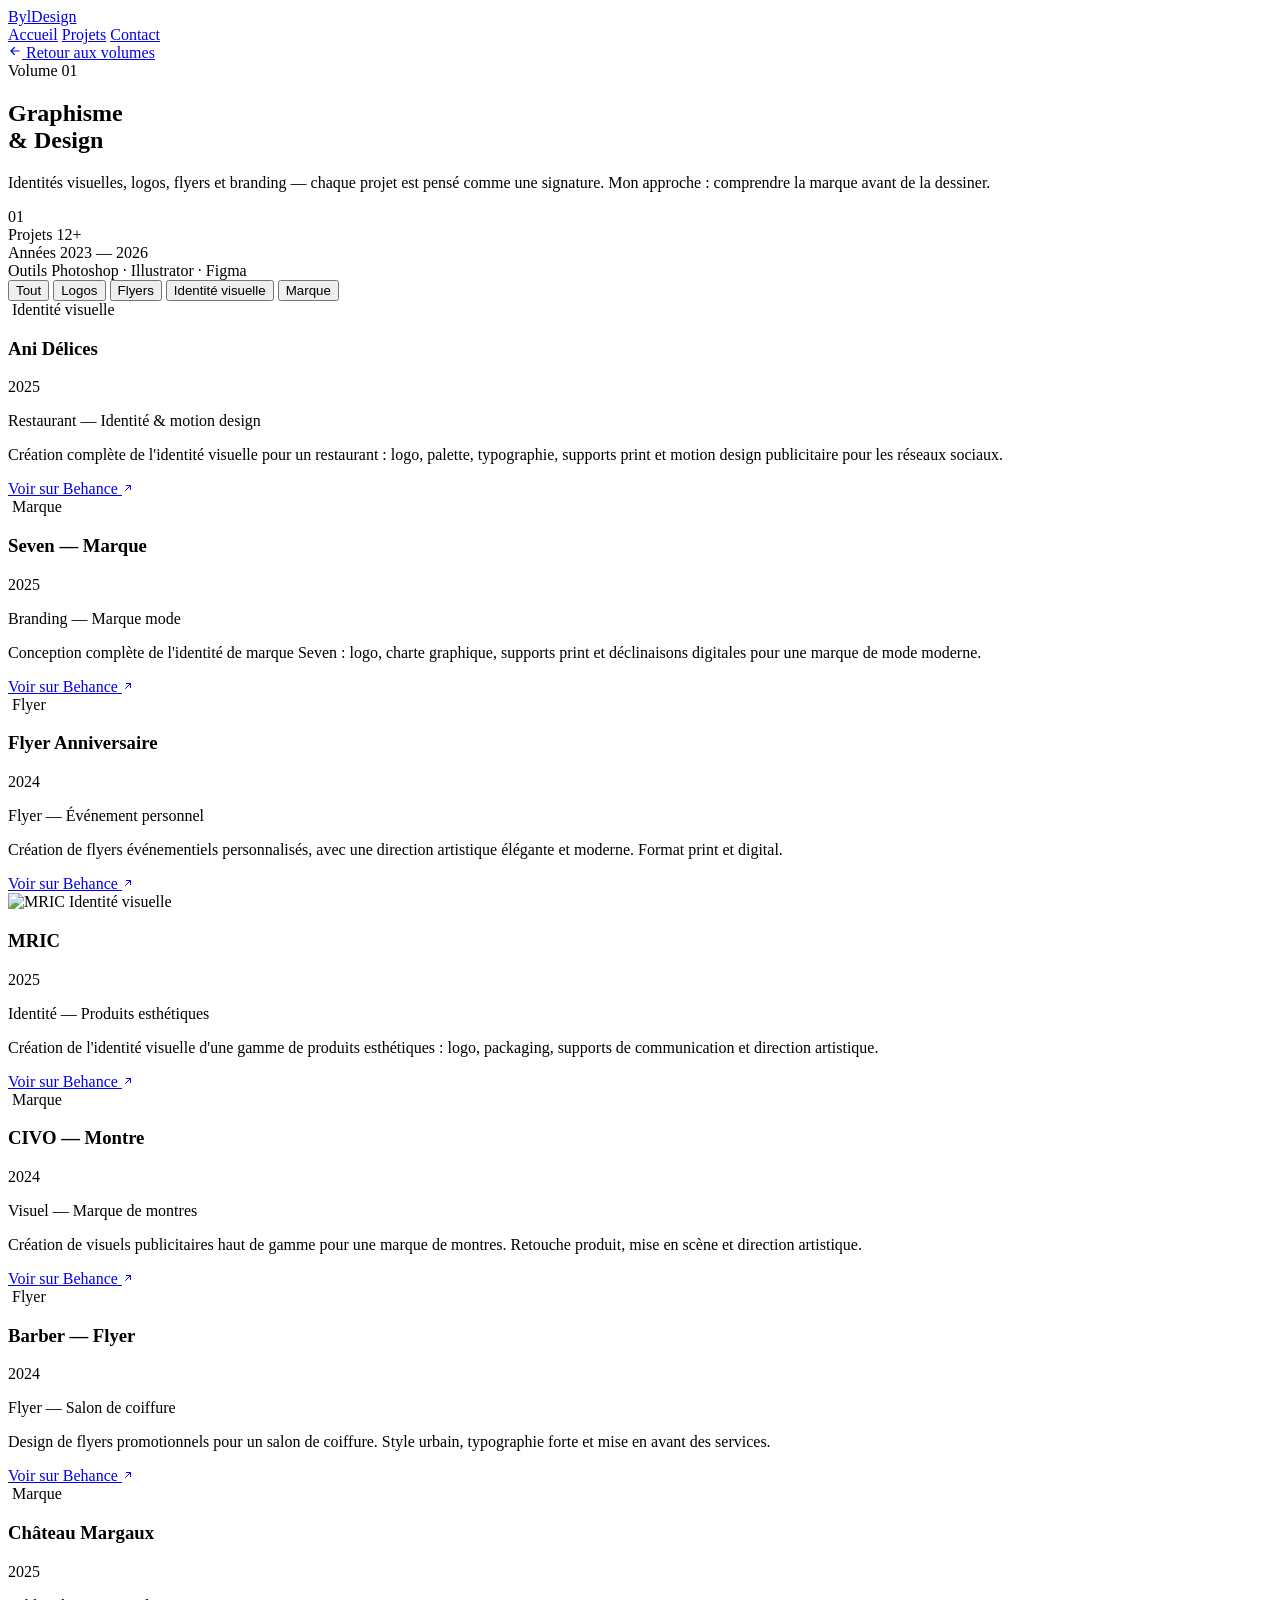
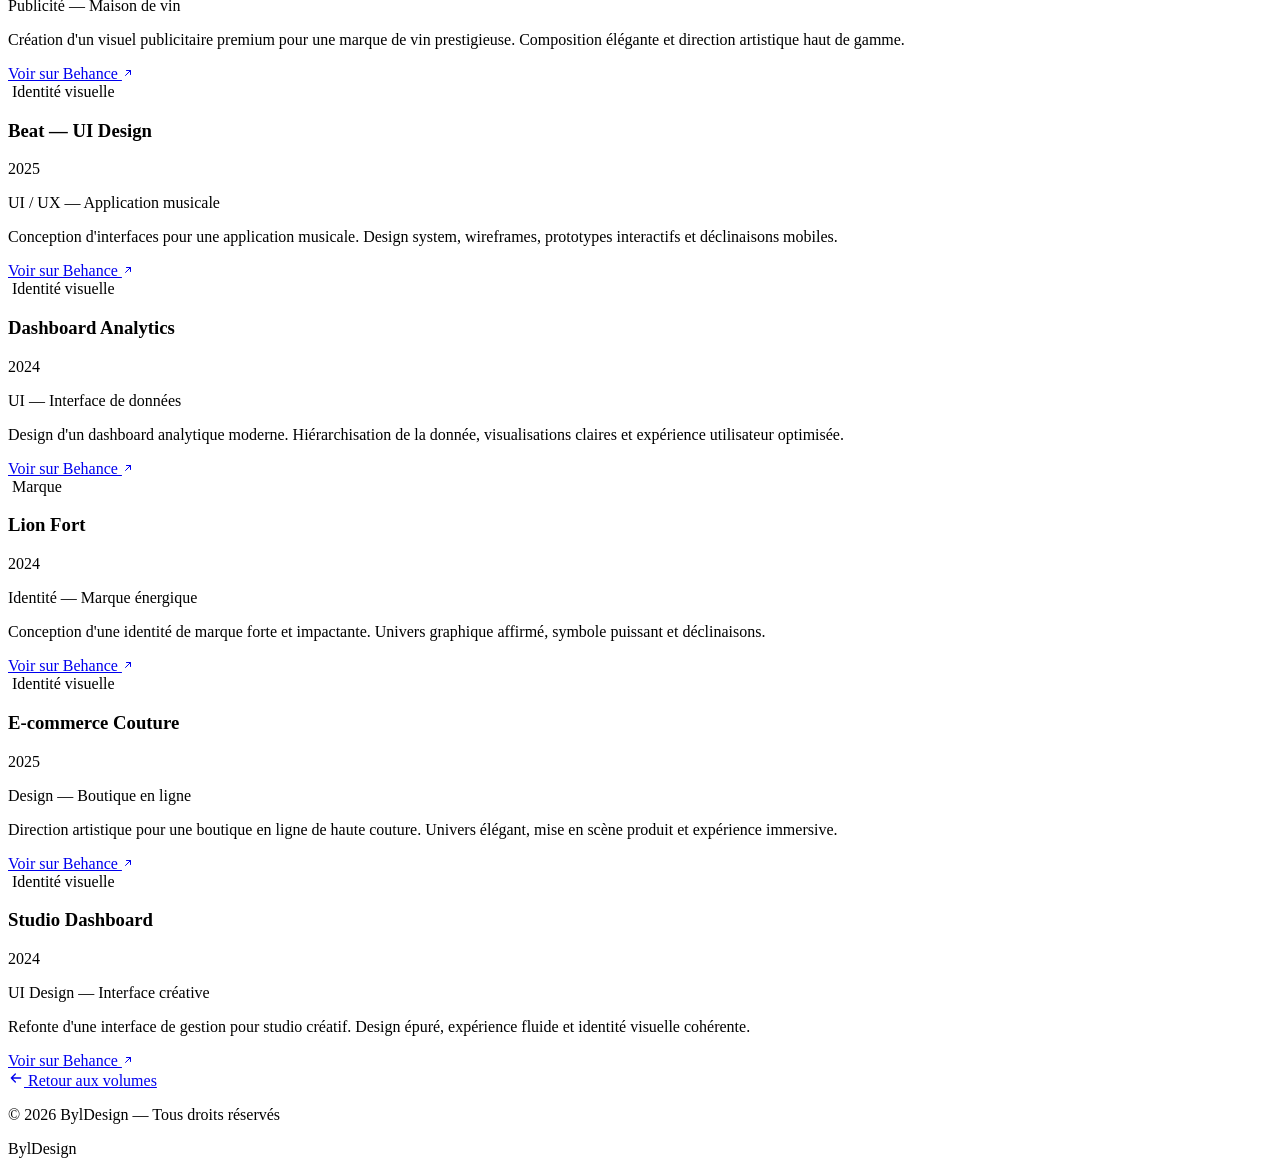
==== design.html @ 7f50df87 "mot" ====
<!DOCTYPE html>
<html lang="fr">
<head>
<meta charset="UTF-8">
<meta name="viewport" content="width=device-width, initial-scale=1.0">
<title>Graphisme & Design — BylDesign</title>
<meta name="description" content="Projets de design graphique par BylDesign : logos, flyers, identités visuelles, branding et motion design.">

<link rel="preconnect" href="https://fonts.googleapis.com">
<link rel="preconnect" href="https://fonts.gstatic.com" crossorigin>
<link href="https://fonts.googleapis.com/css2?family=Anton&family=Inter:wght@400;500;600;700;800;900&family=Alex+Brush&display=swap" rel="stylesheet">

<link rel="stylesheet" href="css/style.css">
<link rel="stylesheet" href="css/transition.css">
<link rel="stylesheet" href="css/animations.css">
<link rel="stylesheet" href="css/secteur.css">
</head>
<body class="page-secteur" data-secteur="design">

<!-- ============ NAV ============ -->
<header class="nav nav-static">
  <a href="index.html" data-transition class="nav-logo">BylDesign</a>
  <nav class="nav-right">
    <a href="index.html" data-transition>Accueil</a>
    <a href="projets.html" data-transition class="is-active">Projets</a>
    <a href="index.html#contact" data-transition>Contact</a>
  </nav>
</header>

<!-- ============ HERO SECTEUR ============ -->
<section class="secteur-hero">
  <div class="secteur-hero-inner">

    <div class="secteur-hero-left">
      <a href="projets.html" data-transition class="back-link">
        <svg viewBox="0 0 24 24" width="14" height="14" fill="none" stroke="currentColor" stroke-width="2" stroke-linecap="round" stroke-linejoin="round">
          <path d="M19 12H5M11 18l-6-6 6-6"/>
        </svg>
        Retour aux volumes
      </a>

      <div class="secteur-hero-cat" data-reveal="up">Volume 01</div>
      <h1 class="secteur-hero-title" data-reveal="big-up" data-delay="1">
        Graphisme<br>
        <span class="accent">& Design</span>
      </h1>
      <p class="secteur-hero-intro" data-reveal="up" data-delay="2">
        Identités visuelles, logos, flyers et branding — chaque projet
        est pensé comme une signature. Mon approche : comprendre la marque
        avant de la dessiner.
      </p>
    </div>

    <div class="secteur-hero-right">
      <div class="secteur-big-num" aria-hidden="true">01</div>
    </div>

  </div>

  <div class="secteur-meta">
    <div class="secteur-meta-item" data-reveal="up">
      <span class="meta-label">Projets</span>
      <span class="meta-value">12+</span>
    </div>
    <div class="secteur-meta-item" data-reveal="up" data-delay="1">
      <span class="meta-label">Années</span>
      <span class="meta-value">2023 — 2026</span>
    </div>
    <div class="secteur-meta-item" data-reveal="up" data-delay="2">
      <span class="meta-label">Outils</span>
      <span class="meta-value">Photoshop · Illustrator · Figma</span>
    </div>
  </div>
</section>

<!-- ============ GALERIE ============ -->
<section class="secteur-galerie">

  <div class="secteur-filtres" role="tablist" data-reveal="up">
    <button class="sfiltre active" data-sub="all" role="tab">Tout</button>
    <button class="sfiltre" data-sub="logo" role="tab">Logos</button>
    <button class="sfiltre" data-sub="flyer" role="tab">Flyers</button>
    <button class="sfiltre" data-sub="identite" role="tab">Identité visuelle</button>
    <button class="sfiltre" data-sub="marque" role="tab">Marque</button>
  </div>

  <div class="secteur-grid">

    <!-- PROJET 1 — Ani Délices (identité + motion) -->
    <article class="proj-card" data-sub="identite" data-reveal="up" data-delay="1">
      <div class="proj-img">
        <img src="assets/projets/design/burger.png" alt="Ani Délices" loading="lazy" onerror="this.src='https://placehold.co/600x600/ededeb/8a8a8a?text=Ani+Delices'">
        <span class="proj-cat">Identité visuelle</span>
      </div>
      <div class="proj-info">
        <div class="proj-head">
          <h3 class="proj-title">Ani Délices</h3>
          <span class="proj-year">2025</span>
        </div>
        <p class="proj-type">Restaurant — Identité & motion design</p>
        <p class="proj-desc">
          Création complète de l'identité visuelle pour un restaurant :
          logo, palette, typographie, supports print et motion design
          publicitaire pour les réseaux sociaux.
        </p>
        <a href="https://www.behance.net/byl-gaibachiro" class="proj-link" target="_blank" rel="noopener">
          Voir sur Behance
          <svg viewBox="0 0 24 24" width="12" height="12" fill="none" stroke="currentColor" stroke-width="2" stroke-linecap="round" stroke-linejoin="round">
            <path d="M7 17L17 7M9 7h8v8"/>
          </svg>
        </a>
      </div>
    </article>

    <!-- PROJET 2 — Seven Marque -->
    <article class="proj-card" data-sub="marque" data-reveal="up" data-delay="2">
      <div class="proj-img">
        <img src="assets/projets/design/Seven.png" alt="Seven Marque" loading="lazy" onerror="this.src='https://placehold.co/600x600/ededeb/8a8a8a?text=Seven'">
        <span class="proj-cat">Marque</span>
      </div>
      <div class="proj-info">
        <div class="proj-head">
          <h3 class="proj-title">Seven — Marque</h3>
          <span class="proj-year">2025</span>
        </div>
        <p class="proj-type">Branding — Marque mode</p>
        <p class="proj-desc">
          Conception complète de l'identité de marque Seven : logo,
          charte graphique, supports print et déclinaisons digitales
          pour une marque de mode moderne.
        </p>
        <a href="https://www.behance.net/byl-gaibachiro" class="proj-link" target="_blank" rel="noopener">
          Voir sur Behance
          <svg viewBox="0 0 24 24" width="12" height="12" fill="none" stroke="currentColor" stroke-width="2" stroke-linecap="round" stroke-linejoin="round">
            <path d="M7 17L17 7M9 7h8v8"/>
          </svg>
        </a>
      </div>
    </article>

    <!-- PROJET 3 — Flyer Anniversaire Sharon -->
    <article class="proj-card" data-sub="flyer" data-reveal="up" data-delay="3">
      <div class="proj-img">
        <img src="assets/projets/design/Sharon.png" alt="Flyer Anniversaire" loading="lazy" onerror="this.src='https://placehold.co/600x600/ededeb/8a8a8a?text=Flyer'">
        <span class="proj-cat">Flyer</span>
      </div>
      <div class="proj-info">
        <div class="proj-head">
          <h3 class="proj-title">Flyer Anniversaire</h3>
          <span class="proj-year">2024</span>
        </div>
        <p class="proj-type">Flyer — Événement personnel</p>
        <p class="proj-desc">
          Création de flyers événementiels personnalisés, avec une
          direction artistique élégante et moderne. Format print et digital.
        </p>
        <a href="https://www.behance.net/byl-gaibachiro" class="proj-link" target="_blank" rel="noopener">
          Voir sur Behance
          <svg viewBox="0 0 24 24" width="12" height="12" fill="none" stroke="currentColor" stroke-width="2" stroke-linecap="round" stroke-linejoin="round">
            <path d="M7 17L17 7M9 7h8v8"/>
          </svg>
        </a>
      </div>
    </article>

    <!-- PROJET 4 — MRIC Produits esthétiques -->
    <article class="proj-card" data-sub="identite" data-reveal="up" data-delay="1">
      <div class="proj-img">
        <img src="assets/projets/design/MRIC-1.png" alt="MRIC" loading="lazy" onerror="this.src='https://placehold.co/600x600/ededeb/8a8a8a?text=MRIC'">
        <span class="proj-cat">Identité visuelle</span>
      </div>
      <div class="proj-info">
        <div class="proj-head">
          <h3 class="proj-title">MRIC</h3>
          <span class="proj-year">2025</span>
        </div>
        <p class="proj-type">Identité — Produits esthétiques</p>
        <p class="proj-desc">
          Création de l'identité visuelle d'une gamme de produits
          esthétiques : logo, packaging, supports de communication
          et direction artistique.
        </p>
        <a href="https://www.behance.net/byl-gaibachiro" class="proj-link" target="_blank" rel="noopener">
          Voir sur Behance
          <svg viewBox="0 0 24 24" width="12" height="12" fill="none" stroke="currentColor" stroke-width="2" stroke-linecap="round" stroke-linejoin="round">
            <path d="M7 17L17 7M9 7h8v8"/>
          </svg>
        </a>
      </div>
    </article>

    <!-- PROJET 5 — CIVO Montre -->
    <article class="proj-card" data-sub="marque" data-reveal="up" data-delay="2">
      <div class="proj-img">
        <img src="assets/projets/design/Watch.png" alt="CIVO Montre" loading="lazy" onerror="this.src='https://placehold.co/600x600/ededeb/8a8a8a?text=Watch'">
        <span class="proj-cat">Marque</span>
      </div>
      <div class="proj-info">
        <div class="proj-head">
          <h3 class="proj-title">CIVO — Montre</h3>
          <span class="proj-year">2024</span>
        </div>
        <p class="proj-type">Visuel — Marque de montres</p>
        <p class="proj-desc">
          Création de visuels publicitaires haut de gamme pour une marque
          de montres. Retouche produit, mise en scène et direction artistique.
        </p>
        <a href="https://www.behance.net/byl-gaibachiro" class="proj-link" target="_blank" rel="noopener">
          Voir sur Behance
          <svg viewBox="0 0 24 24" width="12" height="12" fill="none" stroke="currentColor" stroke-width="2" stroke-linecap="round" stroke-linejoin="round">
            <path d="M7 17L17 7M9 7h8v8"/>
          </svg>
        </a>
      </div>
    </article>

    <!-- PROJET 6 — Barber Flyer -->
    <article class="proj-card" data-sub="flyer" data-reveal="up" data-delay="3">
      <div class="proj-img">
        <img src="assets/projets/design/hair1.png" alt="Barber Flyer" loading="lazy" onerror="this.src='https://placehold.co/600x600/ededeb/8a8a8a?text=Barber'">
        <span class="proj-cat">Flyer</span>
      </div>
      <div class="proj-info">
        <div class="proj-head">
          <h3 class="proj-title">Barber — Flyer</h3>
          <span class="proj-year">2024</span>
        </div>
        <p class="proj-type">Flyer — Salon de coiffure</p>
        <p class="proj-desc">
          Design de flyers promotionnels pour un salon de coiffure.
          Style urbain, typographie forte et mise en avant des services.
        </p>
        <a href="https://www.behance.net/byl-gaibachiro" class="proj-link" target="_blank" rel="noopener">
          Voir sur Behance
          <svg viewBox="0 0 24 24" width="12" height="12" fill="none" stroke="currentColor" stroke-width="2" stroke-linecap="round" stroke-linejoin="round">
            <path d="M7 17L17 7M9 7h8v8"/>
          </svg>
        </a>
      </div>
    </article>

    <!-- PROJET 7 — Visuel Château Margaux -->
    <article class="proj-card" data-sub="marque" data-reveal="up" data-delay="1">
      <div class="proj-img">
        <img src="assets/projets/design/margaux.png" alt="Château Margaux" loading="lazy" onerror="this.src='https://placehold.co/600x600/ededeb/8a8a8a?text=Margaux'">
        <span class="proj-cat">Marque</span>
      </div>
      <div class="proj-info">
        <div class="proj-head">
          <h3 class="proj-title">Château Margaux</h3>
          <span class="proj-year">2025</span>
        </div>
        <p class="proj-type">Publicité — Maison de vin</p>
        <p class="proj-desc">
          Création d'un visuel publicitaire premium pour une marque de vin
          prestigieuse. Composition élégante et direction artistique haut de gamme.
        </p>
        <a href="https://www.behance.net/byl-gaibachiro" class="proj-link" target="_blank" rel="noopener">
          Voir sur Behance
          <svg viewBox="0 0 24 24" width="12" height="12" fill="none" stroke="currentColor" stroke-width="2" stroke-linecap="round" stroke-linejoin="round">
            <path d="M7 17L17 7M9 7h8v8"/>
          </svg>
        </a>
      </div>
    </article>

    <!-- PROJET 8 — Beat UI/UX -->
    <article class="proj-card" data-sub="identite" data-reveal="up" data-delay="2">
      <div class="proj-img">
        <img src="assets/projets/design/beat.png" alt="Beat App Design" loading="lazy" onerror="this.src='https://placehold.co/600x600/ededeb/8a8a8a?text=UI+UX'">
        <span class="proj-cat">Identité visuelle</span>
      </div>
      <div class="proj-info">
        <div class="proj-head">
          <h3 class="proj-title">Beat — UI Design</h3>
          <span class="proj-year">2025</span>
        </div>
        <p class="proj-type">UI / UX — Application musicale</p>
        <p class="proj-desc">
          Conception d'interfaces pour une application musicale. Design system,
          wireframes, prototypes interactifs et déclinaisons mobiles.
        </p>
        <a href="https://www.behance.net/byl-gaibachiro" class="proj-link" target="_blank" rel="noopener">
          Voir sur Behance
          <svg viewBox="0 0 24 24" width="12" height="12" fill="none" stroke="currentColor" stroke-width="2" stroke-linecap="round" stroke-linejoin="round">
            <path d="M7 17L17 7M9 7h8v8"/>
          </svg>
        </a>
      </div>
    </article>

    <!-- PROJET 9 — Dashboard Analytics -->
    <article class="proj-card" data-sub="identite" data-reveal="up" data-delay="3">
      <div class="proj-img">
        <img src="assets/projets/design/ooo.png" alt="Dashboard Analytics" loading="lazy" onerror="this.src='https://placehold.co/600x600/ededeb/8a8a8a?text=Dashboard'">
        <span class="proj-cat">Identité visuelle</span>
      </div>
      <div class="proj-info">
        <div class="proj-head">
          <h3 class="proj-title">Dashboard Analytics</h3>
          <span class="proj-year">2024</span>
        </div>
        <p class="proj-type">UI — Interface de données</p>
        <p class="proj-desc">
          Design d'un dashboard analytique moderne. Hiérarchisation de la
          donnée, visualisations claires et expérience utilisateur optimisée.
        </p>
        <a href="https://www.behance.net/byl-gaibachiro" class="proj-link" target="_blank" rel="noopener">
          Voir sur Behance
          <svg viewBox="0 0 24 24" width="12" height="12" fill="none" stroke="currentColor" stroke-width="2" stroke-linecap="round" stroke-linejoin="round">
            <path d="M7 17L17 7M9 7h8v8"/>
          </svg>
        </a>
      </div>
    </article>

    <!-- PROJET 10 — Lion Fort -->
    <article class="proj-card" data-sub="marque" data-reveal="up" data-delay="1">
      <div class="proj-img">
        <img src="assets/projets/design/lionfort.png" alt="Lion Fort" loading="lazy" onerror="this.src='https://placehold.co/600x600/ededeb/8a8a8a?text=Lion+Fort'">
        <span class="proj-cat">Marque</span>
      </div>
      <div class="proj-info">
        <div class="proj-head">
          <h3 class="proj-title">Lion Fort</h3>
          <span class="proj-year">2024</span>
        </div>
        <p class="proj-type">Identité — Marque énergique</p>
        <p class="proj-desc">
          Conception d'une identité de marque forte et impactante.
          Univers graphique affirmé, symbole puissant et déclinaisons.
        </p>
        <a href="https://www.behance.net/byl-gaibachiro" class="proj-link" target="_blank" rel="noopener">
          Voir sur Behance
          <svg viewBox="0 0 24 24" width="12" height="12" fill="none" stroke="currentColor" stroke-width="2" stroke-linecap="round" stroke-linejoin="round">
            <path d="M7 17L17 7M9 7h8v8"/>
          </svg>
        </a>
      </div>
    </article>

    <!-- PROJET 11 — E-commerce Luxe -->
    <article class="proj-card" data-sub="identite" data-reveal="up" data-delay="2">
      <div class="proj-img">
        <img src="assets/projets/design/couture.png" alt="Couture Luxe" loading="lazy" onerror="this.src='https://placehold.co/600x600/ededeb/8a8a8a?text=Couture'">
        <span class="proj-cat">Identité visuelle</span>
      </div>
      <div class="proj-info">
        <div class="proj-head">
          <h3 class="proj-title">E-commerce Couture</h3>
          <span class="proj-year">2025</span>
        </div>
        <p class="proj-type">Design — Boutique en ligne</p>
        <p class="proj-desc">
          Direction artistique pour une boutique en ligne de haute couture.
          Univers élégant, mise en scène produit et expérience immersive.
        </p>
        <a href="https://www.behance.net/byl-gaibachiro" class="proj-link" target="_blank" rel="noopener">
          Voir sur Behance
          <svg viewBox="0 0 24 24" width="12" height="12" fill="none" stroke="currentColor" stroke-width="2" stroke-linecap="round" stroke-linejoin="round">
            <path d="M7 17L17 7M9 7h8v8"/>
          </svg>
        </a>
      </div>
    </article>

    <!-- PROJET 12 — Dashboard Studio -->
    <article class="proj-card" data-sub="identite" data-reveal="up" data-delay="3">
      <div class="proj-img">
        <img src="assets/projets/design/ev.png" alt="Studio Dashboard" loading="lazy" onerror="this.src='https://placehold.co/600x600/ededeb/8a8a8a?text=Studio'">
        <span class="proj-cat">Identité visuelle</span>
      </div>
      <div class="proj-info">
        <div class="proj-head">
          <h3 class="proj-title">Studio Dashboard</h3>
          <span class="proj-year">2024</span>
        </div>
        <p class="proj-type">UI Design — Interface créative</p>
        <p class="proj-desc">
          Refonte d'une interface de gestion pour studio créatif. Design
          épuré, expérience fluide et identité visuelle cohérente.
        </p>
        <a href="https://www.behance.net/byl-gaibachiro" class="proj-link" target="_blank" rel="noopener">
          Voir sur Behance
          <svg viewBox="0 0 24 24" width="12" height="12" fill="none" stroke="currentColor" stroke-width="2" stroke-linecap="round" stroke-linejoin="round">
            <path d="M7 17L17 7M9 7h8v8"/>
          </svg>
        </a>
      </div>
    </article>

  </div>

  <div class="secteur-empty" hidden>
    Aucun projet dans cette catégorie pour le moment.
  </div>

</section>

<!-- ============ RETOUR VOLUMES ============ -->
<section class="secteur-retour">
  <a href="projets.html" data-transition class="retour-btn">
    <svg viewBox="0 0 24 24" width="16" height="16" fill="none" stroke="currentColor" stroke-width="2" stroke-linecap="round" stroke-linejoin="round">
      <path d="M19 12H5M11 18l-6-6 6-6"/>
    </svg>
    Retour aux volumes
  </a>
</section>

<!-- ============ FOOTER ============ -->
<footer class="footer" data-reveal="fade">
  <p>© 2026 BylDesign — Tous droits réservés</p>
</footer>

<!-- Transition Signature -->
<div class="transition-overlay">
  <div class="transition-pen"></div>
  <div class="transition-signature">BylDesign</div>
</div>

<script src="js/transition.js"></script>
<script src="js/animations.js"></script>
<script src="js/secteur.js"></script>
</body>
</html>
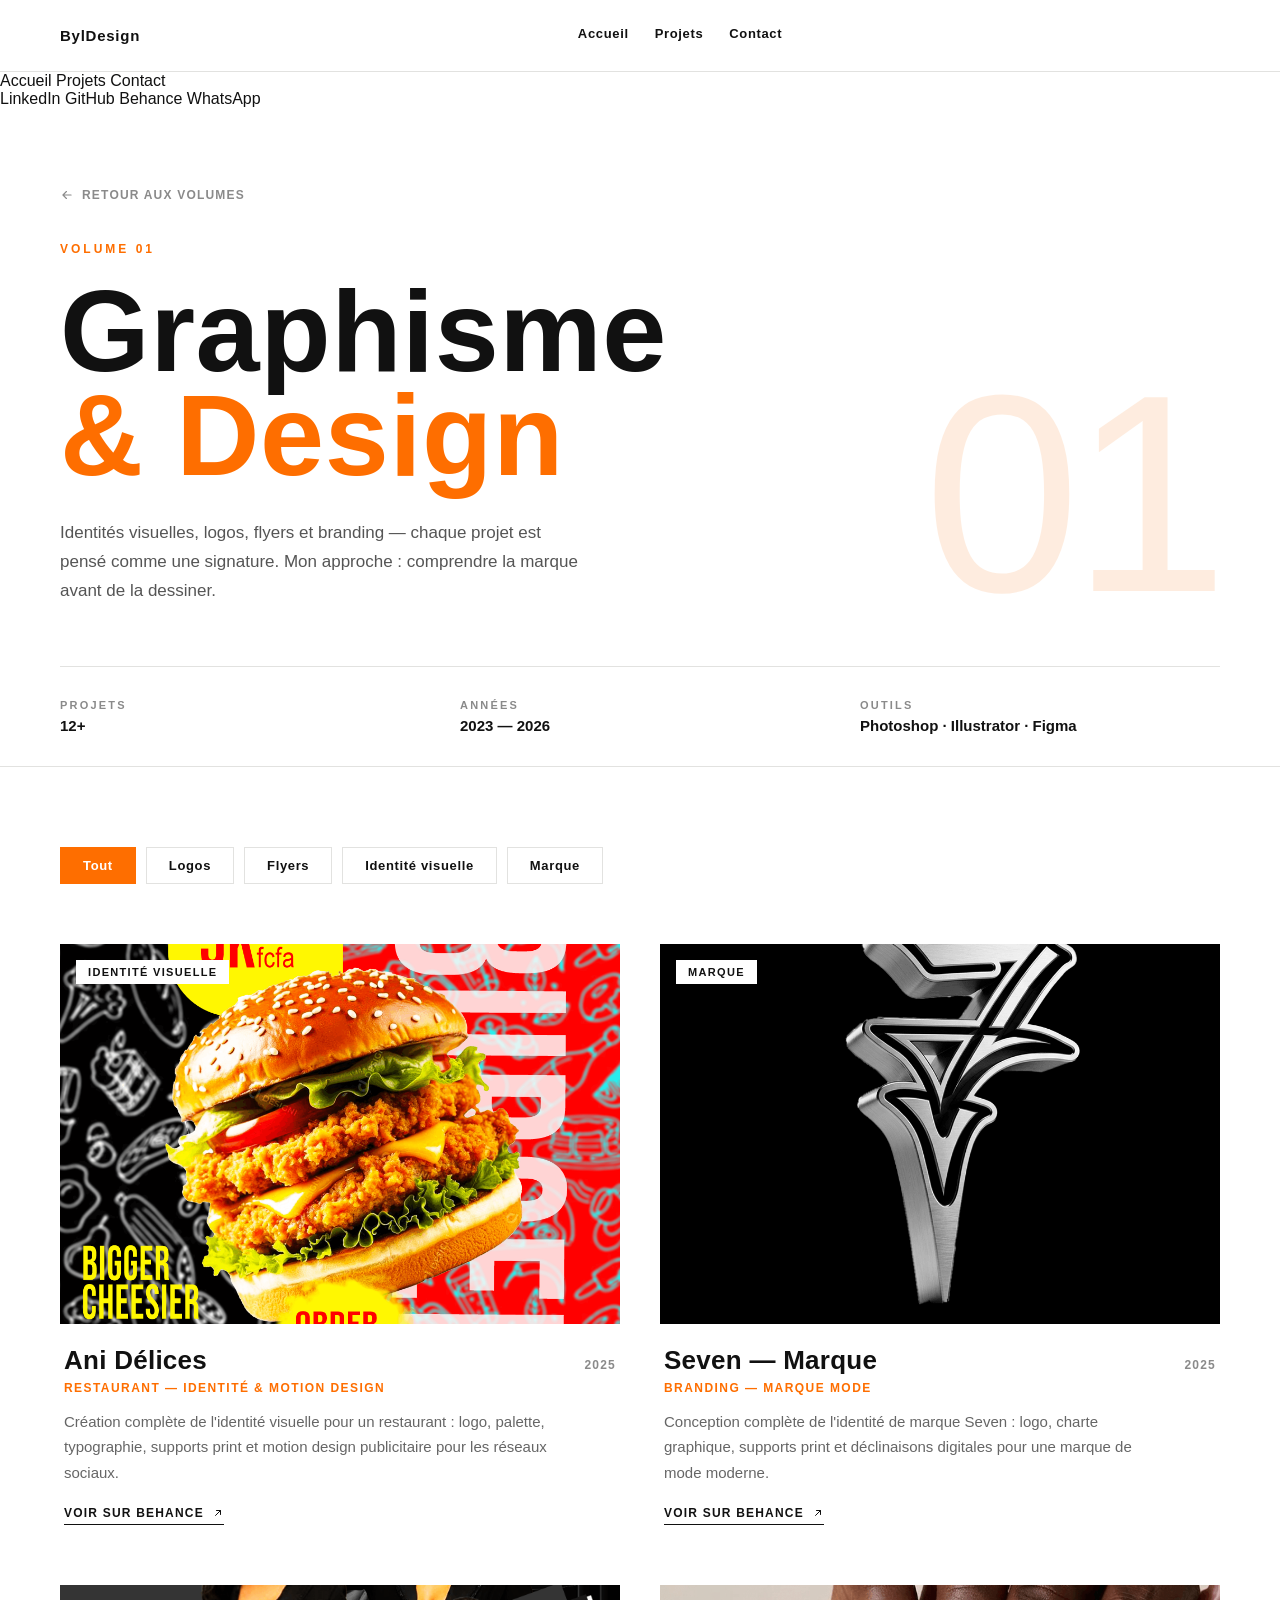
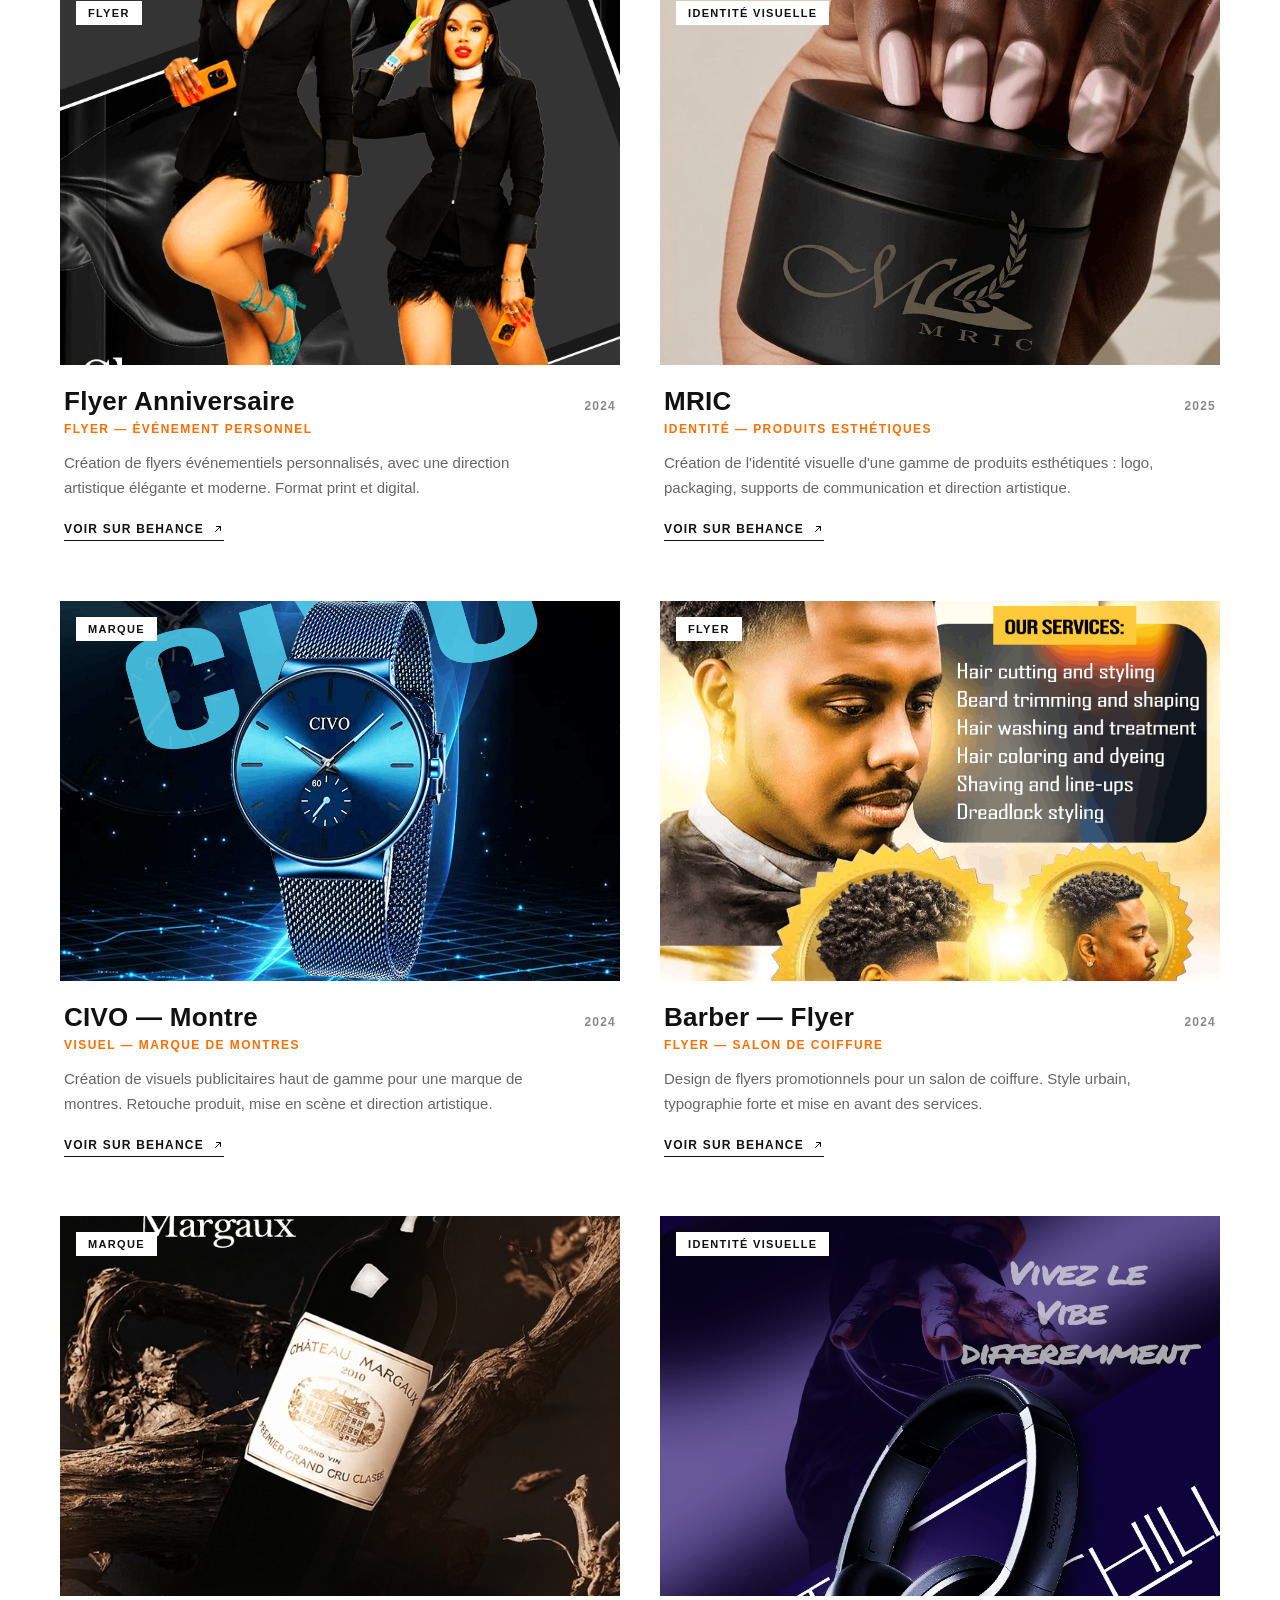
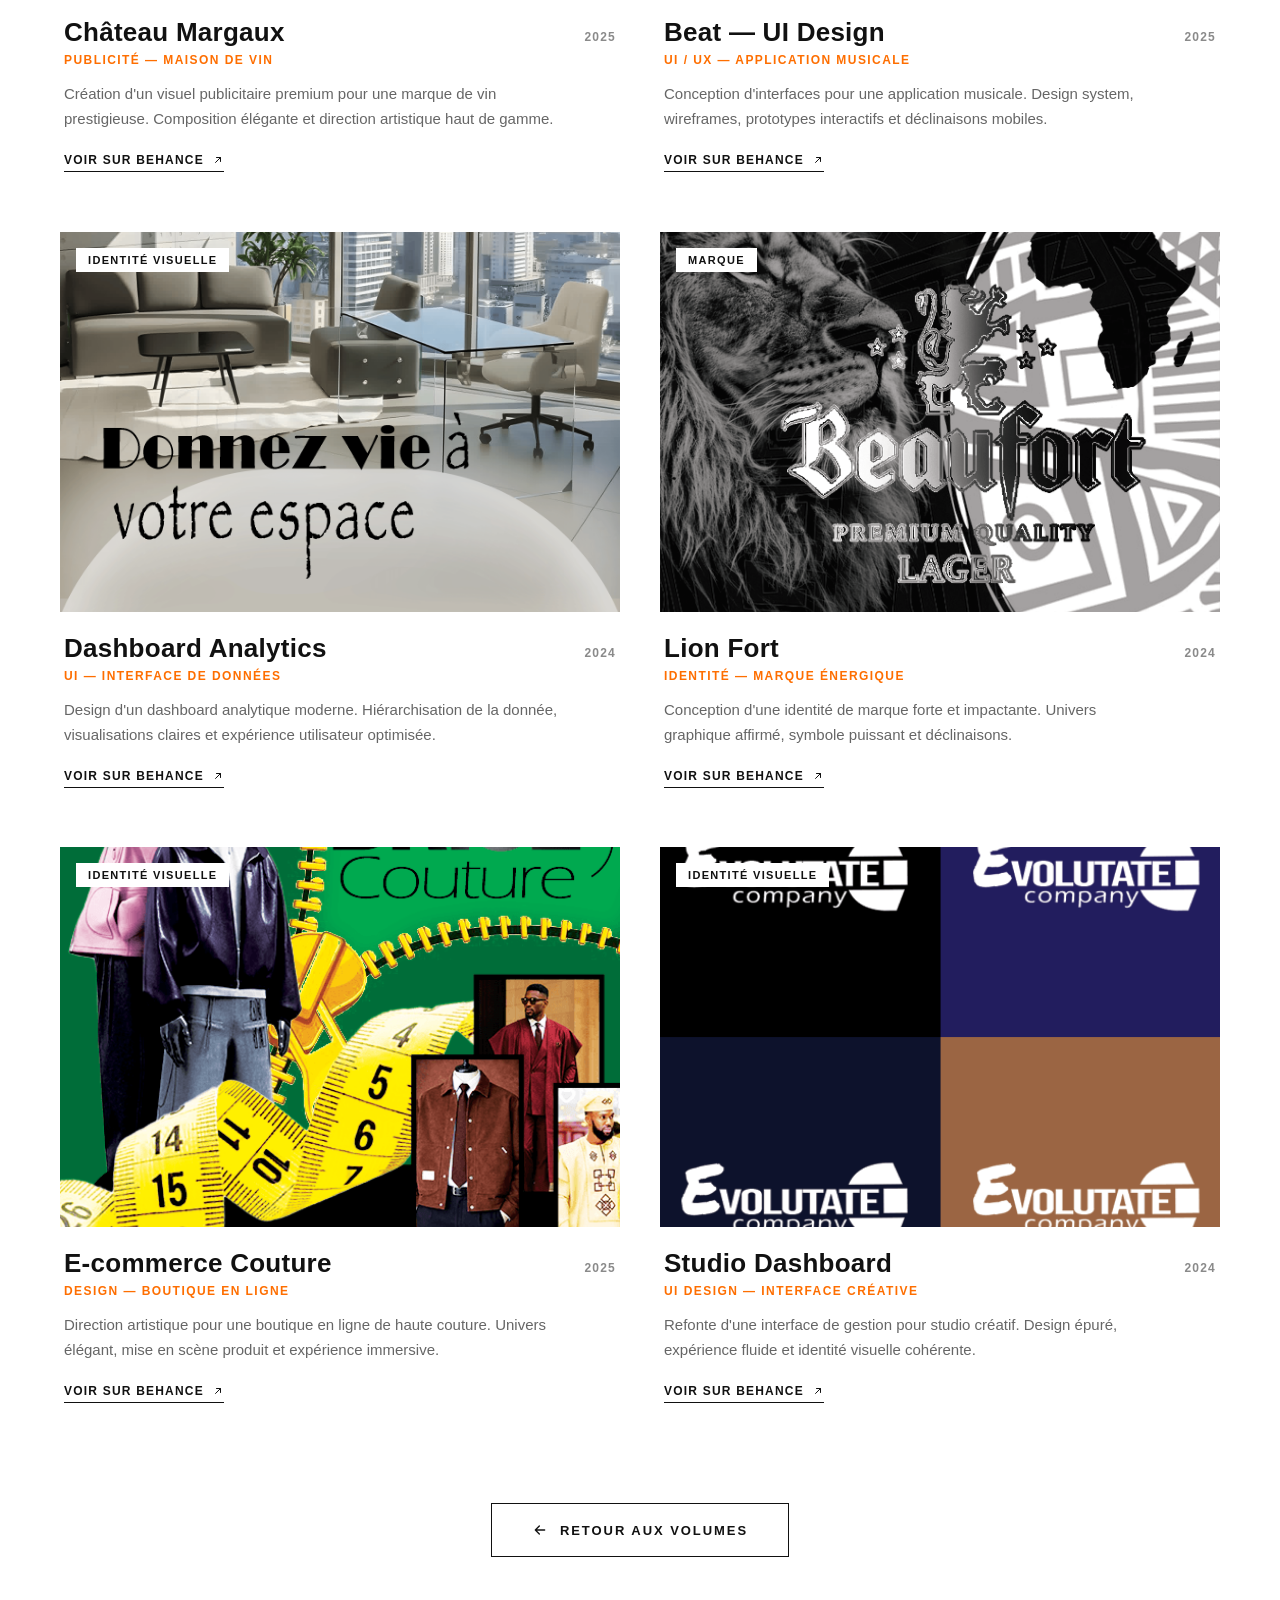
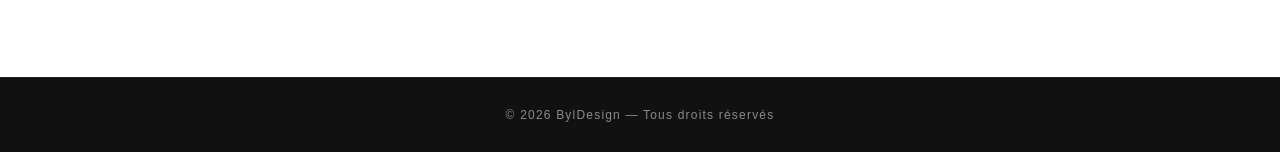
==== commit cce3cbba: "mot" ====
--- a/design.html
+++ b/design.html
@@ -20,12 +20,33 @@
 <!-- ============ NAV ============ -->
 <header class="nav nav-static">
   <a href="index.html" data-transition class="nav-logo">BylDesign</a>
+
   <nav class="nav-right">
     <a href="index.html" data-transition>Accueil</a>
     <a href="projets.html" data-transition class="is-active">Projets</a>
     <a href="index.html#contact" data-transition>Contact</a>
   </nav>
+
+  <button class="nav-hamburger" id="navHamburger" aria-label="Menu" aria-expanded="false">
+    <span class="ham-bar"></span>
+    <span class="ham-bar"></span>
+    <span class="ham-bar"></span>
+  </button>
 </header>
+
+<div class="mobile-menu" id="mobileMenu">
+  <nav class="mobile-menu-nav">
+    <a href="index.html" data-transition>Accueil</a>
+    <a href="projets.html" data-transition>Projets</a>
+    <a href="index.html#contact" data-transition>Contact</a>
+  </nav>
+  <div class="mobile-menu-social">
+    <a href="https://www.linkedin.com/in/bylgait-bachirou-36720a354/" target="_blank" rel="noopener">LinkedIn</a>
+    <a href="https://github.com/byl06" target="_blank" rel="noopener">GitHub</a>
+    <a href="https://www.behance.net/byl-gaibachiro" target="_blank" rel="noopener">Behance</a>
+    <a href="https://wa.me/2290151596397" target="_blank" rel="noopener">WhatsApp</a>
+  </div>
+</div>
 
 <!-- ============ HERO SECTEUR ============ -->
 <section class="secteur-hero">
--- a/css/style.css
+++ b/css/style.css
@@ -0,0 +1,1291 @@
+:root {
+  --black: #111111;
+  --white: #ffffff;
+  --bg-hero: #ededeb;
+  --gray-mid: #8a8a8a;
+  --gray-light: #c9c9c7;
+  --gray-ghost: #ff63021a;
+  --border: #e2e2e0;
+  --accent: #fe6e00;
+
+  --font-display: 'Anton', sans-serif;
+  --font-body: 'Inter', sans-serif;
+}
+
+* { margin: 0; padding: 0; box-sizing: border-box; }
+
+html { scroll-behavior: smooth; }
+
+body {
+  font-family: var(--font-body);
+  color: var(--black);
+  background: var(--white);
+  -webkit-font-smoothing: antialiased;
+  overflow-x: hidden;
+}
+
+img { display: block; max-width: 100%; }
+
+a { color: inherit; text-decoration: none; }
+button { font-family: inherit; cursor: pointer; background: none; border: none; color: inherit; }
+
+/* ============ NAV ============ */
+.nav {
+  position: absolute;
+  top: 0; left: 0; right: 0;
+  display: flex;
+  align-items: center;
+  justify-content: space-between;
+  padding: 32px 60px;
+  z-index: 20;
+}
+
+.nav-logo {
+  font-weight: 700;
+  font-size: 15px;
+  letter-spacing: 0.05em;
+}
+
+.nav-right {
+  display: flex;
+  align-items: center;
+  gap: 26px;
+}
+
+.nav-right a svg {
+  width: 16px;
+  height: 16px;
+  fill: var(--black);
+  transition: fill .25s ease, transform .25s ease;
+}
+
+.nav-right a:hover svg {
+  fill: var(--accent);
+  transform: translateY(-2px);
+}
+
+/* ============ HERO ============ */
+.hero {
+  position: relative;
+  min-height: 100vh;
+  background: var(--bg-hero);
+  overflow: hidden;
+  display: flex;
+  flex-direction: column;
+  justify-content: flex-end;
+  padding-bottom: 70px;
+}
+
+.hero-ghost {
+  position: absolute;
+  top: 60px;
+  left: 0; right: 0;
+  text-align: center;
+  font-family: var(--font-display);
+  font-size: clamp(70px, 14vw, 190px);
+  line-height: 1;
+  color: var(--gray-ghost);
+  white-space: nowrap;
+  pointer-events: none;
+  user-select: none;
+}
+
+.hero-photo {
+  position: absolute;
+  top: 0;
+  left: 50%;
+  transform: translateX(-50%);
+  width: 44%;
+  min-width: 340px;
+  height: 78%;
+  z-index: 1;
+}
+
+.hero-photo img {
+  width: 200%;
+  height: 200%;
+  object-fit: cover;
+  object-position: top center;
+  filter: grayscale(100%) contrast(1.05);
+}
+
+.scroll-tag {
+  position: absolute;
+  left: 34px;
+  bottom: 90px;
+  writing-mode: vertical-rl;
+  transform: rotate(180deg);
+  font-size: 11px;
+  font-weight: 600;
+  letter-spacing: 0.25em;
+  z-index: 5;
+}
+
+.hero-headline {
+  position: relative;
+  z-index: 3;
+  padding: 0 60px;
+}
+
+.hero-headline .line {
+  font-family: var(--font-display);
+  font-size: clamp(40px, 7.2vw, 88px);
+  line-height: 0.95;
+  letter-spacing: 0.01em;
+}
+
+.hero-headline .line.dark { color: var(--black); }
+.hero-headline .line.light { color: var(--white); }
+
+.hero-headline .line .year {
+  font-family: var(--font-body);
+  font-size: 15px;
+  font-weight: 600;
+  letter-spacing: 0.05em;
+  vertical-align: middle;
+  margin-left: 10px;
+}
+
+.hero-cta {
+  position: relative;
+  z-index: 3;
+  margin-top: 26px;
+  padding: 0 60px;
+}
+
+.hero-cta a {
+  display: inline-block;
+  padding: 14px 30px;
+  border: 1px solid var(--black);
+  font-size: 12px;
+  font-weight: 600;
+  letter-spacing: 0.08em;
+  background: var(--white);
+  transition: background .25s ease, color .25s ease;
+}
+
+.hero-cta a:hover { background: var(--black); color: var(--white); }
+
+/* ============ SECTIONS COMMUNES ============ */
+.section-label {
+  font-size: 12px;
+  font-weight: 700;
+  letter-spacing: 0.25em;
+  text-transform: uppercase;
+  color: var(--accent);
+  margin-bottom: 24px;
+}
+
+section {
+  padding: 120px 60px;
+}
+
+/* ============ ABOUT ============ */
+.about {
+  background: var(--white);
+}
+
+.about-content {
+  display: grid;
+  grid-template-columns: 1fr 1fr;
+  gap: 80px;
+  align-items: center;
+}
+
+.about-img img {
+  width: 100%;
+  height: 500px;
+  object-fit: cover;
+  filter: grayscale(100%);
+}
+
+.about-text h2 {
+  font-family: var(--font-display);
+  font-size: clamp(28px, 4vw, 48px);
+  line-height: 1.05;
+  margin-bottom: 12px;
+}
+
+.about-role {
+  color: var(--accent);
+  font-size: 18px;
+  font-weight: 600;
+  font-family: monospace;
+  text-decoration: overline;
+  margin-bottom: 24px;
+}
+
+.about-text p {
+  font-size: 17px;
+  line-height: 1.7;
+  color: #444;
+  max-width: 520px;
+}
+
+/* ============ PROJETS ============ */
+.projets {
+  background: var(--bg-hero);
+}
+
+.projets-text h2 {
+  font-family: var(--font-display);
+  font-size: clamp(28px, 4vw, 48px);
+  line-height: 1.05;
+  margin-bottom: 20px;
+  max-width: 700px;
+}
+
+.projets-text p {
+  font-size: 17px;
+  line-height: 1.7;
+  color: #444;
+  max-width: 620px;
+  margin-bottom: 60px;
+}
+
+.projets-grid {
+  display: grid;
+  grid-template-columns: repeat(3, 1fr);
+  gap: 30px;
+}
+
+.projet-card {
+  background: var(--white);
+  overflow: hidden;
+  transition: transform .35s ease, box-shadow .35s ease;
+}
+
+.projet-card:hover {
+  transform: translateY(-6px);
+  box-shadow: 0 20px 40px rgba(0,0,0,0.08);
+}
+
+.projet-card img {
+  width: 100%;
+  height: 260px;
+  object-fit: cover;
+}
+
+.projet-card h3 {
+  font-family: var(--font-display);
+  font-size: 22px;
+  padding: 22px 24px 6px;
+}
+
+.projet-card p {
+  font-size: 13px;
+  color: var(--gray-mid);
+  padding: 0 24px 24px;
+  letter-spacing: 0.05em;
+}
+
+/* ============ CONTACT ============ */
+.contact {
+  background: var(--black);
+  color: var(--white);
+  text-align: center;
+}
+
+.contact h2 {
+  font-family: var(--font-display);
+  font-size: clamp(36px, 6vw, 80px);
+  line-height: 1;
+  margin: 20px 0 40px;
+}
+
+.contact-btn {
+  display: inline-block;
+  padding: 18px 44px;
+  border: 1px solid var(--white);
+  font-size: 13px;
+  font-weight: 600;
+  letter-spacing: 0.1em;
+  transition: background .25s ease, color .25s ease;
+}
+
+.contact-btn:hover {
+  background: var(--white);
+  color: var(--black);
+}
+
+/* ============ FOOTER ============ */
+.footer {
+  background: var(--black);
+  color: var(--gray-mid);
+  text-align: center;
+  padding: 30px;
+  font-size: 12px;
+  letter-spacing: 0.1em;
+  border-top: 1px solid #222;
+}
+
+/* ============ RESPONSIVE ============ */
+@media (max-width: 900px) {
+  .nav { padding: 22px 24px; }
+  section { padding: 80px 24px; }
+  .hero-headline, .hero-cta { padding: 0 24px; }
+
+  .about-content {
+    grid-template-columns: 1fr;
+    gap: 40px;
+  }
+
+  .about-img img { height: 380px; }
+
+  .projets-grid { grid-template-columns: 1fr; }
+}
+
+@media (prefers-reduced-motion: reduce) {
+  *, *::before, *::after {
+    animation-duration: .01ms !important;
+    transition-duration: .01ms !important;
+  }
+}
+/* ============ RÉALISATIONS PAR SECTEUR ============ */
+.realisations {
+  background: var(--white);
+  padding: 120px 60px;
+}
+
+.section-title {
+  font-family: var(--font-display);
+  font-size: clamp(34px, 5.5vw, 72px);
+  line-height: 1;
+  letter-spacing: 0.01em;
+  margin-bottom: 24px;
+  max-width: 900px;
+}
+
+.section-title .accent {
+  color: var(--accent);
+  text-decoration: none;
+}
+
+.section-intro {
+  font-size: 17px;
+  line-height: 1.7;
+  color: #555;
+  max-width: 620px;
+  margin-bottom: 60px;
+}
+
+/* ----- FILTRES ----- */
+.filtres {
+  display: flex;
+  flex-wrap: wrap;
+  gap: 12px;
+  margin-bottom: 60px;
+  border-bottom: 1px solid var(--border);
+  padding-bottom: 24px;
+}
+
+.filtre {
+  padding: 10px 22px;
+  font-size: 13px;
+  font-weight: 600;
+  letter-spacing: 0.05em;
+  border: 1px solid var(--border);
+  background: transparent;
+  color: var(--black);
+  transition: all .25s ease;
+}
+
+.filtre:hover {
+  border-color: var(--black);
+}
+
+.filtre.active {
+  background: var(--black);
+  color: var(--white);
+  border-color: var(--black);
+}
+
+/* ----- GRILLE ----- */
+.realisations-grid {
+  display: grid;
+  grid-template-columns: repeat(2, 1fr);
+  gap: 40px;
+}
+
+.real-card {
+  background: var(--white);
+  overflow: hidden;
+  transition: transform .4s ease, opacity .4s ease;
+}
+
+.real-card.hidden {
+  display: none;
+}
+
+.real-img {
+  position: relative;
+  overflow: hidden;
+  background: var(--bg-hero);
+}
+
+.real-img img {
+  width: 100%;
+  height: 380px;
+  object-fit: cover;
+  transition: transform .6s ease;
+}
+
+.real-card:hover .real-img img {
+  transform: scale(1.05);
+}
+
+.real-tag {
+  position: absolute;
+  top: 18px;
+  left: 18px;
+  background: var(--white);
+  color: var(--black);
+  font-size: 11px;
+  font-weight: 700;
+  letter-spacing: 0.1em;
+  text-transform: uppercase;
+  padding: 6px 12px;
+}
+
+.real-info {
+  padding: 24px 4px;
+  position: relative;
+}
+
+.real-info h3 {
+  font-family: var(--font-display);
+  font-size: 24px;
+  line-height: 1.1;
+  margin-bottom: 10px;
+}
+
+.real-info p {
+  font-size: 15px;
+  line-height: 1.6;
+  color: #666;
+  max-width: 90%;
+}
+
+.real-year {
+  position: absolute;
+  top: 26px;
+  right: 0;
+  font-size: 12px;
+  font-weight: 600;
+  letter-spacing: 0.1em;
+  color: var(--gray-mid);
+}
+
+/* ----- RESPONSIVE ----- */
+@media (max-width: 900px) {
+  .realisations { padding: 80px 24px; }
+  .realisations-grid { grid-template-columns: 1fr; gap: 30px; }
+  .real-img img { height: 280px; }
+  .filtres { gap: 8px; }
+  .filtre { padding: 8px 16px; font-size: 12px; }
+}
+/* =========================================================
+   SECTION PROJETS — TEASER (index → projets.html)
+   ========================================================= */
+.projets-teaser {
+  position: relative;
+  background: var(--white);
+  padding: 140px 60px;
+  overflow: hidden;
+  border-top: 1px solid var(--border);
+}
+
+/* Grille décorative en fond */
+.teaser-bg-grid {
+  position: absolute;
+  inset: 0;
+  background-image:
+    linear-gradient(to right, rgba(0,0,0,0.03) 1px, transparent 1px),
+    linear-gradient(to bottom, rgba(0,0,0,0.03) 1px, transparent 1px);
+  background-size: 60px 60px;
+  pointer-events: none;
+  mask-image: radial-gradient(ellipse at center, black 20%, transparent 75%);
+  -webkit-mask-image: radial-gradient(ellipse at center, black 20%, transparent 75%);
+}
+
+.teaser-content {
+  position: relative;
+  max-width: 1400px;
+  margin: 0 auto;
+  display: grid;
+  grid-template-columns: 1.1fr 1fr;
+  gap: 100px;
+  align-items: center;
+}
+
+/* ---- Colonne gauche ---- */
+.teaser-title {
+  font-family: var(--font-display);
+  font-size: clamp(38px, 5.5vw, 80px);
+  line-height: 0.95;
+  letter-spacing: 0.01em;
+  margin-bottom: 28px;
+}
+
+.teaser-title .accent { color: var(--accent); }
+
+.teaser-intro {
+  font-size: 17px;
+  line-height: 1.7;
+  color: #555;
+  max-width: 520px;
+  margin-bottom: 50px;
+}
+
+/* ---- Liste des secteurs ---- */
+.teaser-list {
+  list-style: none;
+  margin-bottom: 60px;
+  border-top: 1px solid var(--border);
+}
+
+.teaser-list li {
+  display: flex;
+  align-items: center;
+  gap: 16px;
+  padding: 18px 0;
+  border-bottom: 1px solid var(--border);
+  transition: padding-left .3s ease;
+}
+
+.teaser-list li:hover { padding-left: 10px; }
+
+.teaser-list-name {
+  font-size: 16px;
+  font-weight: 600;
+  flex: 1;
+}
+
+.teaser-list-count {
+  font-size: 12px;
+  font-weight: 600;
+  letter-spacing: 0.1em;
+  color: var(--gray-mid);
+}
+
+.dot {
+  width: 8px;
+  height: 8px;
+  border-radius: 50%;
+  flex-shrink: 0;
+}
+
+.dot-design  { background: #fe6e00; }
+.dot-dev     { background: #00ffa3; }
+.dot-montage { background: #b16dff; }
+
+/* =========================================================
+   BOUTON GLITCH
+   ========================================================= */
+.glitch-btn {
+  position: relative;
+  display: inline-flex;
+  align-items: center;
+  justify-content: center;
+  padding: 20px 40px;
+  background: var(--black);
+  color: var(--white);
+  font-size: 13px;
+  font-weight: 700;
+  letter-spacing: 0.15em;
+  text-transform: uppercase;
+  overflow: hidden;
+  transition: background .3s ease, transform .3s ease;
+}
+
+.glitch-btn-inner {
+  display: inline-flex;
+  align-items: center;
+  gap: 12px;
+  position: relative;
+  z-index: 2;
+}
+
+.glitch-btn:hover {
+  background: var(--accent);
+  transform: translateY(-2px);
+}
+
+.glitch-btn::before,
+.glitch-btn::after {
+  content: attr(data-text);
+  position: absolute;
+  top: 0; left: 0;
+  width: 100%;
+  height: 100%;
+  display: flex;
+  align-items: center;
+  justify-content: center;
+  font-size: 13px;
+  font-weight: 700;
+  letter-spacing: 0.15em;
+  text-transform: uppercase;
+  opacity: 0;
+  pointer-events: none;
+}
+
+.glitch-btn:hover::before {
+  color: #00fff0;
+  opacity: 0.9;
+  animation: glitch-1 .35s steps(2) infinite;
+}
+
+.glitch-btn:hover::after {
+  color: #ff00b3;
+  opacity: 0.9;
+  animation: glitch-2 .35s steps(2) infinite;
+}
+
+@keyframes glitch-1 {
+  0%   { transform: translate(0); }
+  25%  { transform: translate(-3px, 1px); }
+  50%  { transform: translate(2px, -1px); }
+  75%  { transform: translate(-1px, 2px); }
+  100% { transform: translate(0); }
+}
+
+@keyframes glitch-2 {
+  0%   { transform: translate(0); }
+  25%  { transform: translate(3px, -1px); }
+  50%  { transform: translate(-2px, 1px); }
+  75%  { transform: translate(1px, -2px); }
+  100% { transform: translate(0); }
+}
+
+/* =========================================================
+   COLONNE DROITE — MINI-LIVRES
+   ========================================================= */
+.teaser-visual {
+  position: relative;
+  display: flex;
+  align-items: center;
+  justify-content: center;
+  gap: 20px;
+  perspective: 1400px;
+  height: 480px;
+}
+
+.mini-livre {
+  position: relative;
+  width: 150px;
+  height: 260px;
+  background: #111;
+  color: #fff;
+  padding: 22px 18px;
+  display: flex;
+  flex-direction: column;
+  justify-content: space-between;
+  transform-style: preserve-3d;
+  transform: rotateY(-15deg);
+  box-shadow: 0 20px 40px rgba(0,0,0,0.25);
+  transition: transform .5s cubic-bezier(.2, .9, .3, 1), box-shadow .5s ease;
+  overflow: hidden;
+  text-decoration: none;
+}
+
+.mini-livre:nth-child(1) { transform: rotateY(-15deg) translateY(0); }
+.mini-livre:nth-child(2) { transform: rotateY(-15deg) translateY(-20px); }
+.mini-livre:nth-child(3) { transform: rotateY(-15deg) translateY(0); }
+
+.mini-livre:nth-child(1):hover { transform: rotateY(-25deg) translateY(-12px); }
+.mini-livre:nth-child(2):hover { transform: rotateY(-25deg) translateY(-32px); }
+.mini-livre:nth-child(3):hover { transform: rotateY(-25deg) translateY(-12px); }
+
+/* Barre latérale colorée */
+.mini-livre-bar {
+  position: absolute;
+  left: 0; top: 0; bottom: 0;
+  width: 4px;
+}
+
+.mini-design  .mini-livre-bar { background: #fe6e00; }
+.mini-dev     .mini-livre-bar { background: #00ffa3; }
+.mini-montage .mini-livre-bar { background: #b16dff; }
+
+.mini-design  .mini-livre-cat { color: #fe6e00; }
+.mini-dev     .mini-livre-cat { color: #00ffa3; }
+.mini-montage .mini-livre-cat { color: #b16dff; }
+
+.mini-livre-cat {
+  font-size: 10px;
+  font-weight: 700;
+  letter-spacing: 0.25em;
+  text-transform: uppercase;
+}
+
+.mini-livre-title {
+  font-family: var(--font-display);
+  font-size: 26px;
+  line-height: 1;
+  letter-spacing: 0.01em;
+}
+
+/* Reflet lumineux */
+.mini-livre::after {
+  content: "";
+  position: absolute;
+  top: 0; left: -60%;
+  width: 50%;
+  height: 100%;
+  background: linear-gradient(90deg, transparent, rgba(255,255,255,0.1), transparent);
+  transform: skewX(-20deg);
+  transition: left .7s ease;
+}
+
+.mini-livre:hover::after { left: 120%; }
+
+/* =========================================================
+   RESPONSIVE
+   ========================================================= */
+@media (max-width: 1000px) {
+  .teaser-content {
+    grid-template-columns: 1fr;
+    gap: 60px;
+  }
+
+  .projets-teaser { padding: 100px 30px; }
+
+  .teaser-visual { height: 320px; }
+
+  .mini-livre {
+    width: 110px;
+    height: 200px;
+    padding: 16px 12px;
+  }
+
+  .mini-livre-title { font-size: 20px; }
+}
+/* =========================================================
+   SECTION SERVICES — fond noir
+   ========================================================= */
+.services {
+  position: relative;
+  background: #0a0a0a;
+  color: var(--white);
+  padding: 140px 60px;
+  overflow: hidden;
+}
+
+/* Texture subtile en fond (bruit visuel) */
+.services-bg-noise {
+  position: absolute;
+  inset: 0;
+  background-image:
+    radial-gradient(circle at 20% 30%, rgba(254, 110, 0, 0.08), transparent 45%),
+    radial-gradient(circle at 80% 70%, rgba(177, 109, 255, 0.06), transparent 45%);
+  pointer-events: none;
+}
+
+.services-content {
+  position: relative;
+  max-width: 1400px;
+  margin: 0 auto;
+}
+
+/* ---- En-tête ---- */
+.section-label-light { color: var(--accent); }
+
+.services-title {
+  font-family: var(--font-display);
+  font-size: clamp(38px, 5.5vw, 80px);
+  line-height: 0.95;
+  letter-spacing: 0.01em;
+  margin-bottom: 26px;
+  color: var(--white);
+}
+
+.services-title .accent {
+  color: var(--accent);
+  text-decoration: none;
+}
+
+.services-intro {
+  font-size: 17px;
+  line-height: 1.7;
+  color: #a8a8a8;
+  max-width: 620px;
+  margin-bottom: 80px;
+}
+
+/* ---- Grille des services ---- */
+.services-grid {
+  display: grid;
+  grid-template-columns: repeat(3, 1fr);
+  gap: 30px;
+  margin-bottom: 100px;
+}
+
+.service-card {
+  position: relative;
+  padding: 40px 32px;
+  border: 1px solid #1f1f1f;
+  background: #111111;
+  transition: transform .4s ease, border-color .4s ease, background .4s ease;
+}
+
+.service-card:hover {
+  transform: translateY(-6px);
+  border-color: var(--accent);
+  background: #141414;
+}
+
+.service-num {
+  font-family: var(--font-display);
+  font-size: 14px;
+  letter-spacing: 0.2em;
+  color: var(--accent);
+  margin-bottom: 24px;
+}
+
+.service-title {
+  font-family: var(--font-display);
+  font-size: 26px;
+  line-height: 1.1;
+  letter-spacing: 0.01em;
+  margin-bottom: 16px;
+  color: var(--white);
+}
+
+.service-desc {
+  font-size: 15px;
+  line-height: 1.7;
+  color: #888;
+  margin-bottom: 26px;
+}
+
+.service-list {
+  list-style: none;
+  border-top: 1px solid #1f1f1f;
+  padding-top: 20px;
+}
+
+.service-list li {
+  font-size: 14px;
+  color: #ccc;
+  padding: 8px 0 8px 18px;
+  position: relative;
+  letter-spacing: 0.02em;
+}
+
+.service-list li::before {
+  content: "";
+  position: absolute;
+  left: 0; top: 50%;
+  width: 6px;
+  height: 1px;
+  background: var(--accent);
+  transform: translateY(-50%);
+}
+
+/* =========================================================
+   CTA CV
+   ========================================================= */
+.services-cta {
+  display: flex;
+  align-items: center;
+  justify-content: space-between;
+  gap: 40px;
+  padding: 40px 44px;
+  border: 1px solid #1f1f1f;
+  background: linear-gradient(120deg, #111 0%, #161616 100%);
+  flex-wrap: wrap;
+}
+
+.services-cta-text h3 {
+  font-family: var(--font-display);
+  font-size: 26px;
+  letter-spacing: 0.01em;
+  margin-bottom: 8px;
+  color: var(--white);
+}
+
+.services-cta-text p {
+  font-size: 15px;
+  color: #888;
+  line-height: 1.6;
+}
+
+/* ---- Bouton CV ---- */
+.cv-btn {
+  position: relative;
+  display: inline-flex;
+  align-items: center;
+  justify-content: center;
+  padding: 18px 34px;
+  background: var(--accent);
+  color: var(--black);
+  font-size: 13px;
+  font-weight: 700;
+  letter-spacing: 0.15em;
+  text-transform: uppercase;
+  overflow: hidden;
+  transition: background .3s ease, transform .3s ease, color .3s ease;
+  white-space: nowrap;
+}
+
+.cv-btn-inner {
+  display: inline-flex;
+  align-items: center;
+  gap: 12px;
+  position: relative;
+  z-index: 2;
+}
+
+.cv-btn:hover {
+  background: var(--white);
+  color: var(--black);
+  transform: translateY(-2px);
+}
+
+/* Reflet lumineux au hover */
+.cv-btn::after {
+  content: "";
+  position: absolute;
+  top: 0; left: -60%;
+  width: 50%;
+  height: 100%;
+  background: linear-gradient(90deg, transparent, rgba(255,255,255,0.35), transparent);
+  transform: skewX(-20deg);
+  transition: left .7s ease;
+}
+
+.cv-btn:hover::after { left: 120%; }
+
+/* =========================================================
+   RESPONSIVE
+   ========================================================= */
+@media (max-width: 1000px) {
+  .services { padding: 100px 30px; }
+  .services-grid { grid-template-columns: 1fr; gap: 20px; margin-bottom: 60px; }
+  .services-cta { flex-direction: column; align-items: flex-start; text-align: left; }
+  .cv-btn { width: 100%; justify-content: center; }
+}
+/* =========================================================
+   SECTION CONTACT — fond noir + formulaire WhatsApp
+   ========================================================= */
+.contact {
+  position: relative;
+  background: #0a0a0a;
+  color: var(--white);
+  padding: 140px 60px;
+  overflow: hidden;
+}
+
+/* Halos lumineux */
+.contact-glow {
+  position: absolute;
+  border-radius: 50%;
+  filter: blur(120px);
+  pointer-events: none;
+  z-index: 0;
+}
+
+.contact-glow-1 {
+  top: -100px; left: -100px;
+  width: 400px; height: 400px;
+  background: rgba(254, 110, 0, 0.12);
+}
+
+.contact-glow-2 {
+  bottom: -100px; right: -100px;
+  width: 500px; height: 500px;
+  background: rgba(177, 109, 255, 0.08);
+}
+
+.contact-content {
+  position: relative;
+  z-index: 1;
+  max-width: 1400px;
+  margin: 0 auto;
+}
+
+/* ---- En-tête ---- */
+
+
+.contact-title {
+  font-family: var(--font-display);
+  font-size: clamp(40px, 6vw, 90px);
+  line-height: 0.95;
+  letter-spacing: 0.01em;
+  margin-bottom: 26px;
+  color: var(--white);
+}
+
+.contact-title .accent { color: var(--accent); }
+
+/* ---- En-tête ---- */
+.contact-head {
+  margin-bottom: 80px;
+  text-align: center;
+  display: flex;
+  flex-direction: column;
+  align-items: center;
+}
+
+.contact-intro {
+  font-size: 17px;
+  line-height: 1.7;
+  color: #a8a8a8;
+  max-width: 620px;
+  margin: 0 auto; /* ← centre le bloc dans son parent */
+  text-align: center;
+}
+
+/* ---- Corps ---- */
+.contact-body {
+  display: grid;
+  grid-template-columns: 1fr 1.2fr;
+  gap: 80px;
+  align-items: start;
+}
+
+/* =========================================================
+   COLONNE GAUCHE — Infos
+   ========================================================= */
+.contact-infos {
+  display: flex;
+  flex-direction: column;
+  gap: 20px;
+}
+
+.contact-info-item {
+  display: flex;
+  align-items: center;
+  gap: 18px;
+  padding: 22px 24px;
+  border: 1px solid #1f1f1f;
+  background: #111;
+  transition: border-color .3s ease, transform .3s ease, background .3s ease;
+}
+
+.contact-info-item:hover {
+  border-color: var(--accent);
+  background: #141414;
+  transform: translateX(4px);
+}
+
+.contact-info-icon {
+  display: flex;
+  align-items: center;
+  justify-content: center;
+  width: 42px;
+  height: 42px;
+  background: #1a1a1a;
+  color: var(--accent);
+  flex-shrink: 0;
+}
+
+.contact-info-text {
+  display: flex;
+  flex-direction: column;
+  gap: 4px;
+}
+
+.contact-info-label {
+  font-size: 11px;
+  font-weight: 700;
+  letter-spacing: 0.2em;
+  text-transform: uppercase;
+  color: #777;
+}
+
+.contact-info-value {
+  font-size: 15px;
+  font-weight: 600;
+  color: var(--white);
+}
+
+/* ---- Disponibilité ---- */
+.contact-available {
+  display: flex;
+  align-items: center;
+  gap: 12px;
+  font-size: 13px;
+  font-weight: 600;
+  color: #a8a8a8;
+  padding: 16px 4px;
+  letter-spacing: 0.03em;
+}
+
+.contact-available-dot {
+  width: 8px;
+  height: 8px;
+  border-radius: 50%;
+  background: #00ffa3;
+  box-shadow: 0 0 0 0 rgba(0, 255, 163, 0.6);
+  animation: pulse-dot 2s infinite;
+}
+
+@keyframes pulse-dot {
+  0%   { box-shadow: 0 0 0 0 rgba(0, 255, 163, 0.6); }
+  70%  { box-shadow: 0 0 0 10px rgba(0, 255, 163, 0); }
+  100% { box-shadow: 0 0 0 0 rgba(0, 255, 163, 0); }
+}
+
+/* ---- Réseaux sociaux ---- */
+.contact-socials {
+  margin-top: 10px;
+  padding-top: 30px;
+  border-top: 1px solid #1f1f1f;
+}
+
+.contact-socials-label {
+  font-size: 11px;
+  font-weight: 700;
+  letter-spacing: 0.2em;
+  text-transform: uppercase;
+  color: #777;
+  display: block;
+  margin-bottom: 20px;
+}
+
+.contact-socials-list {
+  display: flex;
+  gap: 12px;
+}
+
+.social-link {
+  display: flex;
+  align-items: center;
+  justify-content: center;
+  width: 48px;
+  height: 48px;
+  border: 1px solid #1f1f1f;
+  background: #111;
+  color: var(--white);
+  transition: all .3s ease;
+}
+
+.social-link:hover {
+  background: var(--accent);
+  border-color: var(--accent);
+  color: var(--black);
+  transform: translateY(-4px);
+}
+
+/* =========================================================
+   COLONNE DROITE — Formulaire
+   ========================================================= */
+.contact-form {
+  padding: 44px;
+  border: 1px solid #1f1f1f;
+  background: linear-gradient(140deg, #111 0%, #161616 100%);
+  display: flex;
+  flex-direction: column;
+  gap: 24px;
+}
+
+.form-row {
+  display: flex;
+  gap: 20px;
+}
+
+.form-group {
+  flex: 1;
+  display: flex;
+  flex-direction: column;
+  gap: 10px;
+}
+
+.form-group label {
+  font-size: 11px;
+  font-weight: 700;
+  letter-spacing: 0.2em;
+  text-transform: uppercase;
+  color: #777;
+}
+
+.form-group input,
+.form-group textarea {
+  width: 100%;
+  padding: 16px 18px;
+  background: #0a0a0a;
+  border: 1px solid #1f1f1f;
+  color: var(--white);
+  font-family: inherit;
+  font-size: 15px;
+  transition: border-color .25s ease, background .25s ease;
+  resize: vertical;
+}
+
+.form-group input:focus,
+.form-group textarea:focus {
+  outline: none;
+  border-color: var(--accent);
+  background: #0e0e0e;
+}
+
+.form-group input::placeholder,
+.form-group textarea::placeholder {
+  color: #555;
+}
+
+/* ---- Bouton envoyer ---- */
+.submit-btn {
+  position: relative;
+  display: inline-flex;
+  align-items: center;
+  justify-content: center;
+  padding: 20px 40px;
+  background: var(--accent);
+  color: var(--black);
+  font-size: 13px;
+  font-weight: 700;
+  letter-spacing: 0.15em;
+  text-transform: uppercase;
+  overflow: hidden;
+  transition: background .3s ease, transform .3s ease;
+}
+
+.submit-btn-inner {
+  display: inline-flex;
+  align-items: center;
+  gap: 12px;
+  position: relative;
+  z-index: 2;
+}
+
+.submit-btn:hover {
+  background: var(--white);
+  transform: translateY(-2px);
+}
+
+.submit-btn::after {
+  content: "";
+  position: absolute;
+  top: 0; left: -60%;
+  width: 50%;
+  height: 100%;
+  background: linear-gradient(90deg, transparent, rgba(255,255,255,0.4), transparent);
+  transform: skewX(-20deg);
+  transition: left .7s ease;
+}
+
+.submit-btn:hover::after { left: 120%; }
+
+/* ---- Note sous le bouton ---- */
+.form-note {
+  font-size: 12px;
+  color: #666;
+  text-align: center;
+  letter-spacing: 0.03em;
+  margin-top: -8px;
+}
+
+/* =========================================================
+   RESPONSIVE CONTACT
+   ========================================================= */
+@media (max-width: 1000px) {
+  .contact { padding: 100px 30px; }
+  .contact-head { margin-bottom: 60px; }
+  .contact-body {
+    grid-template-columns: 1fr;
+    gap: 50px;
+  }
+  .contact-form { padding: 30px 24px; }
+}
--- a/css/transition.css
+++ b/css/transition.css
@@ -0,0 +1,135 @@
+/* =========================================================
+   TRANSITION SIGNATURE — BylDesign
+   À inclure dans toutes les pages qui utilisent la transition
+   ========================================================= */
+
+.transition-overlay {
+  position: fixed;
+  inset: 0;
+  z-index: 9999;
+  pointer-events: none;
+  visibility: hidden;
+  background: #0a0a0a;
+  opacity: 0;
+}
+
+.transition-overlay.active {
+  visibility: visible;
+  pointer-events: all;
+  animation: transFade .2s ease forwards;
+}
+
+@keyframes transFade { to { opacity: 1; } }
+
+.transition-signature {
+  position: absolute;
+  inset: 0;
+  display: flex;
+  align-items: center;
+  justify-content: center;
+  font-family: 'Alex Brush', cursive;
+  font-size: clamp(80px, 14vw, 220px);
+  color: #fff;
+  text-shadow: 0 0 30px rgba(255, 255, 255, 0.4);
+  z-index: 10;
+  clip-path: inset(0 100% 0 0);
+  line-height: 1;
+}
+
+.transition-overlay.active .transition-signature {
+  animation: transWrite 1.4s cubic-bezier(.6, 0, .4, 1) forwards;
+}
+
+@keyframes transWrite {
+  0%   { clip-path: inset(0 100% 0 0); }
+  100% { clip-path: inset(0 0 0 0); }
+}
+
+.transition-pen {
+  position: absolute;
+  top: 50%;
+  left: 20%;
+  width: 3px;
+  height: 60px;
+  background: #fe6e00;
+  transform: translateY(-50%);
+  box-shadow: 0 0 20px #fe6e00;
+  opacity: 0;
+  z-index: 11;
+}
+
+.transition-overlay.active .transition-pen {
+  animation: transPen 1.4s cubic-bezier(.6, 0, .4, 1) forwards;
+}
+
+@keyframes transPen {
+  0%   { opacity: 1; left: 20%; }
+  100% { opacity: 0; left: 82%; }
+}/* =========================================================
+   TRANSITION SIGNATURE — BylDesign
+   À inclure dans toutes les pages qui utilisent la transition
+   ========================================================= */
+
+.transition-overlay {
+  position: fixed;
+  inset: 0;
+  z-index: 9999;
+  pointer-events: none;
+  visibility: hidden;
+  background: #0a0a0a;
+  opacity: 0;
+}
+
+.transition-overlay.active {
+  visibility: visible;
+  pointer-events: all;
+  animation: transFade .2s ease forwards;
+}
+
+@keyframes transFade { to { opacity: 1; } }
+
+.transition-signature {
+  position: absolute;
+  inset: 0;
+  display: flex;
+  align-items: center;
+  justify-content: center;
+  font-family: 'Alex Brush', cursive;
+  font-size: clamp(80px, 14vw, 220px);
+  color: #fff;
+  text-shadow: 0 0 30px rgba(255, 255, 255, 0.4);
+  z-index: 10;
+  clip-path: inset(0 100% 0 0);
+  line-height: 1;
+}
+
+.transition-overlay.active .transition-signature {
+  animation: transWrite 1.4s cubic-bezier(.6, 0, .4, 1) forwards;
+}
+
+@keyframes transWrite {
+  0%   { clip-path: inset(0 100% 0 0); }
+  100% { clip-path: inset(0 0 0 0); }
+}
+
+.transition-pen {
+  position: absolute;
+  top: 50%;
+  left: 20%;
+  width: 3px;
+  height: 60px;
+  background: #fe6e00;
+  transform: translateY(-50%);
+  box-shadow: 0 0 20px #fe6e00;
+  opacity: 0;
+  z-index: 11;
+}
+
+.transition-overlay.active .transition-pen {
+  animation: transPen 1.4s cubic-bezier(.6, 0, .4, 1) forwards;
+}
+
+@keyframes transPen {
+  0%   { opacity: 1; left: 20%; }
+  100% { opacity: 0; left: 82%; }
+}
--- a/css/animations.css
+++ b/css/animations.css
@@ -0,0 +1,228 @@
+/* =========================================================
+   ANIMATIONS — BylDesign
+   Reveal au scroll + parallax + micro-interactions
+   ========================================================= */
+
+/* ---------- État initial : tout ce qui doit être révélé est caché ---------- */
+[data-reveal] {
+  opacity: 0;
+  transition:
+    opacity 0.9s cubic-bezier(.22, .9, .3, 1),
+    transform 0.9s cubic-bezier(.22, .9, .3, 1);
+  will-change: opacity, transform;
+}
+
+/* Variantes de direction */
+[data-reveal="up"]    { transform: translateY(40px); }
+[data-reveal="down"]  { transform: translateY(-40px); }
+[data-reveal="left"]  { transform: translateX(-50px); }
+[data-reveal="right"] { transform: translateX(50px); }
+[data-reveal="scale"] { transform: scale(0.92); }
+[data-reveal="fade"]  { transform: none; }
+
+/* Effet plus marqué pour les gros titres */
+[data-reveal="big-up"]    { transform: translateY(70px); }
+[data-reveal="big-left"]  { transform: translateX(-80px); }
+[data-reveal="big-right"] { transform: translateX(80px); }
+
+/* ---------- État révélé : visible et à sa place ---------- */
+[data-reveal].is-visible {
+  opacity: 1;
+  transform: translate(0, 0) scale(1);
+}
+
+/* ---------- Stagger (cascade) ---------- */
+[data-reveal][data-delay="1"] { transition-delay: 0.08s; }
+[data-reveal][data-delay="2"] { transition-delay: 0.16s; }
+[data-reveal][data-delay="3"] { transition-delay: 0.24s; }
+[data-reveal][data-delay="4"] { transition-delay: 0.32s; }
+[data-reveal][data-delay="5"] { transition-delay: 0.40s; }
+[data-reveal][data-delay="6"] { transition-delay: 0.48s; }
+[data-reveal][data-delay="7"] { transition-delay: 0.56s; }
+[data-reveal][data-delay="8"] { transition-delay: 0.64s; }
+[data-reveal][data-delay="9"] { transition-delay: 0.72s; }
+
+/* =========================================================
+   NAV — apparition au chargement
+   ========================================================= */
+.nav {
+  animation: navFadeDown 0.8s cubic-bezier(.22, .9, .3, 1) forwards;
+  opacity: 0;
+}
+
+@keyframes navFadeDown {
+  0%   { opacity: 0; transform: translateY(-20px); }
+  100% { opacity: 1; transform: translateY(0); }
+}
+
+/* Liens de la nav : soulignement animé au hover */
+.nav-right a:not([aria-label]) {
+  position: relative;
+}
+
+.nav-right a:not([aria-label])::after {
+  content: "";
+  position: absolute;
+  left: 0; right: 0;
+  bottom: -4px;
+  height: 1.5px;
+  background: var(--accent);
+  transform: scaleX(0);
+  transform-origin: right;
+  transition: transform .35s cubic-bezier(.22, .9, .3, 1);
+}
+
+.nav-right a:not([aria-label]):hover::after {
+  transform: scaleX(1);
+  transform-origin: left;
+}
+
+/* =========================================================
+   HERO — animations d'arrivée
+   ========================================================= */
+
+/* Ghost "CREATIVE DEV" : fade in doux */
+.hero-ghost {
+  animation: ghostFadeIn 1.4s cubic-bezier(.22, .9, .3, 1) forwards;
+  opacity: 0;
+}
+
+@keyframes ghostFadeIn {
+  0%   { opacity: 0; transform: translateY(-10px) scale(0.98); }
+  100% { opacity: 1; transform: translateY(0) scale(1); }
+}
+
+/* Photo : fade + scale subtil */
+.hero-photo {
+  animation: photoReveal 1.2s cubic-bezier(.22, .9, .3, 1) 0.2s forwards;
+  opacity: 0;
+}
+
+@keyframes photoReveal {
+  0%   { opacity: 0; transform: translateX(-50%) scale(1.06); }
+  100% { opacity: 1; transform: translateX(-50%) scale(1); }
+}
+
+/* Titres : slide up en cascade */
+.hero-headline .line {
+  opacity: 0;
+  transform: translateY(50px);
+  animation: lineSlideUp 1s cubic-bezier(.22, .9, .3, 1) forwards;
+}
+
+.hero-headline .line:nth-child(1) { animation-delay: 0.4s; }
+.hero-headline .line:nth-child(2) { animation-delay: 0.55s; }
+.hero-headline .line:nth-child(3) { animation-delay: 0.70s; }
+
+@keyframes lineSlideUp {
+  0%   { opacity: 0; transform: translateY(50px); }
+  100% { opacity: 1; transform: translateY(0); }
+}
+
+/* Bouton CTA : fade in après les titres */
+.hero-cta {
+  opacity: 0;
+  animation: ctaFadeIn 0.9s cubic-bezier(.22, .9, .3, 1) 0.95s forwards;
+}
+
+@keyframes ctaFadeIn {
+  0%   { opacity: 0; transform: translateY(20px); }
+  100% { opacity: 1; transform: translateY(0); }
+}
+
+/* Scroll tag */
+.scroll-tag {
+  opacity: 0;
+  animation: ctaFadeIn 0.8s cubic-bezier(.22, .9, .3, 1) 1.1s forwards;
+}
+
+/* =========================================================
+   PARALLAX — Hero
+   ========================================================= */
+.hero-photo {
+  will-change: transform;
+}
+
+.hero-ghost {
+  will-change: transform;
+}
+
+/* =========================================================
+   MICRO-INTERACTIONS — Hover sur les cartes
+   ========================================================= */
+
+/* Cartes services : déjà en CSS de base */
+.service-card {
+  transition:
+    transform .5s cubic-bezier(.22, .9, .3, 1),
+    border-color .4s ease,
+    background .4s ease,
+    box-shadow .5s ease;
+}
+
+.service-card:hover {
+  box-shadow: 0 20px 40px rgba(0, 0, 0, 0.3);
+}
+
+/* Cartes projets (réalisations) */
+.proj-card,
+.real-card {
+  transition:
+    transform .5s cubic-bezier(.22, .9, .3, 1),
+    box-shadow .5s ease;
+}
+
+/* Cartes secteurs (projets teaser) */
+.mini-livre {
+  will-change: transform;
+}
+
+/* Cartes contact info */
+.contact-info-item {
+  transition:
+    transform .4s cubic-bezier(.22, .9, .3, 1),
+    border-color .3s ease,
+    background .3s ease;
+}
+
+/* =========================================================
+   BOUTONS — Micro-interactions
+   ========================================================= */
+.hero-cta a,
+.cv-btn,
+.submit-btn,
+.retour-btn,
+.glitch-btn {
+  position: relative;
+  overflow: hidden;
+}
+
+/* Pulse subtil sur le bouton CTA Hero */
+.hero-cta a {
+  animation: ctaPulse 3s ease-in-out infinite;
+  animation-delay: 2s;
+}
+
+@keyframes ctaPulse {
+  0%, 100% { box-shadow: 0 0 0 0 rgba(254, 110, 0, 0); }
+  50%      { box-shadow: 0 0 0 8px rgba(254, 110, 0, 0.08); }
+}
+
+/* =========================================================
+   ACCESSIBILITÉ — Réduit les animations si l'utilisateur le demande
+   ========================================================= */
+@media (prefers-reduced-motion: reduce) {
+  *,
+  *::before,
+  *::after {
+    animation-duration: 0.01ms !important;
+    animation-iteration-count: 1 !important;
+    transition-duration: 0.01ms !important;
+    scroll-behavior: auto !important;
+  }
+
+  [data-reveal] {
+    opacity: 1 !important;
+    transform: none !important;
+  }
+}
--- a/css/secteur.css
+++ b/css/secteur.css
@@ -0,0 +1,418 @@
+/* =========================================================
+   PAGE SECTEUR — Design / Dev / Montage
+   ========================================================= */
+
+.page-secteur {
+  background: var(--white);
+}
+
+/* Couleur d'accent selon secteur */
+.page-secteur[data-secteur="design"]  { --secteur-accent: #fe6e00; }
+.page-secteur[data-secteur="dev"]     { --secteur-accent: #00ffa3; }
+.page-secteur[data-secteur="montage"] { --secteur-accent: #b16dff; }
+
+.page-secteur { --accent: var(--secteur-accent); }
+
+/* =========================================================
+   NAV STATIQUE (rappel)
+   ========================================================= */
+.nav-static {
+  position: relative;
+  padding: 26px 60px;
+  border-bottom: 1px solid var(--border);
+  background: var(--white);
+}
+
+.nav-static .nav-right a {
+  font-size: 13px;
+  font-weight: 600;
+  letter-spacing: 0.05em;
+  position: relative;
+  padding-bottom: 4px;
+  transition: color .25s ease;
+}
+
+.nav-static .nav-right a:hover { color: var(--accent); }
+
+.nav-static .nav-right a.is-active::after {
+  content: "";
+  position: absolute;
+  left: 0; right: 0; bottom: -4px;
+  height: 1.5px;
+  background: var(--accent);
+}
+
+/* =========================================================
+   HERO SECTEUR
+   ========================================================= */
+.secteur-hero {
+  position: relative;
+  padding: 80px 60px 0;
+  border-bottom: 1px solid var(--border);
+}
+
+.secteur-hero-inner {
+  max-width: 1400px;
+  margin: 0 auto;
+  display: grid;
+  grid-template-columns: 1.4fr 1fr;
+  gap: 60px;
+  align-items: flex-end;
+  padding-bottom: 60px;
+}
+
+.back-link {
+  display: inline-flex;
+  align-items: center;
+  gap: 8px;
+  font-size: 12px;
+  font-weight: 600;
+  letter-spacing: 0.1em;
+  text-transform: uppercase;
+  color: var(--gray-mid);
+  margin-bottom: 40px;
+  transition: color .25s ease, transform .25s ease;
+}
+
+.back-link:hover {
+  color: var(--accent);
+  transform: translateX(-4px);
+}
+
+.secteur-hero-cat {
+  font-size: 12px;
+  font-weight: 700;
+  letter-spacing: 0.25em;
+  text-transform: uppercase;
+  color: var(--accent);
+  margin-bottom: 24px;
+}
+
+.secteur-hero-title {
+  font-family: var(--font-display);
+  font-size: clamp(48px, 9vw, 140px);
+  line-height: 0.9;
+  letter-spacing: 0.005em;
+  margin-bottom: 32px;
+}
+
+.secteur-hero-title .accent { color: var(--accent); }
+
+.secteur-hero-intro {
+  font-size: 17px;
+  line-height: 1.7;
+  color: #555;
+  max-width: 520px;
+}
+
+.secteur-hero-right {
+  display: flex;
+  justify-content: flex-end;
+  align-items: flex-end;
+}
+
+.secteur-big-num {
+  font-family: var(--font-display);
+  font-size: clamp(140px, 22vw, 320px);
+  line-height: 0.8;
+  color: var(--secteur-accent);
+  opacity: 0.12;
+  letter-spacing: -0.03em;
+  user-select: none;
+}
+
+.secteur-meta {
+  max-width: 1400px;
+  margin: 0 auto;
+  display: grid;
+  grid-template-columns: repeat(3, 1fr);
+  gap: 40px;
+  padding: 32px 0;
+  border-top: 1px solid var(--border);
+}
+
+.secteur-meta-item {
+  display: flex;
+  flex-direction: column;
+  gap: 6px;
+}
+
+.meta-label {
+  font-size: 11px;
+  font-weight: 700;
+  letter-spacing: 0.2em;
+  text-transform: uppercase;
+  color: var(--gray-mid);
+}
+
+.meta-value {
+  font-size: 15px;
+  font-weight: 600;
+  color: var(--black);
+}
+
+/* =========================================================
+   GALERIE
+   ========================================================= */
+.secteur-galerie {
+  max-width: 1400px;
+  margin: 0 auto;
+  padding: 80px 60px 60px;
+}
+
+.secteur-filtres {
+  display: flex;
+  flex-wrap: wrap;
+  gap: 10px;
+  margin-bottom: 60px;
+}
+
+.sfiltre {
+  padding: 10px 22px;
+  font-size: 13px;
+  font-weight: 600;
+  letter-spacing: 0.05em;
+  border: 1px solid var(--border);
+  background: transparent;
+  color: var(--black);
+  cursor: pointer;
+  font-family: inherit;
+  transition: all .25s ease;
+}
+
+.sfiltre:hover {
+  border-color: var(--black);
+}
+
+.sfiltre.active {
+  background: var(--secteur-accent);
+  color: var(--white);
+  border-color: var(--secteur-accent);
+}
+
+.secteur-grid {
+  display: grid;
+  grid-template-columns: repeat(2, 1fr);
+  gap: 60px 40px;
+}
+
+/* ---- Card projet ---- */
+.proj-card {
+  display: flex;
+  flex-direction: column;
+  transition: opacity .4s ease;
+}
+
+.proj-card.hidden {
+  display: none;
+}
+
+.proj-img {
+  position: relative;
+  overflow: hidden;
+  background: var(--bg-hero);
+  margin-bottom: 22px;
+}
+
+.proj-img img {
+  width: 100%;
+  height: 380px;
+  object-fit: cover;
+  transition: transform .6s ease;
+}
+
+.proj-card:hover .proj-img img {
+  transform: scale(1.04);
+}
+
+.proj-cat {
+  position: absolute;
+  top: 16px;
+  left: 16px;
+  background: var(--white);
+  color: var(--black);
+  font-size: 11px;
+  font-weight: 700;
+  letter-spacing: 0.12em;
+  text-transform: uppercase;
+  padding: 6px 12px;
+}
+
+.proj-info { padding: 0 4px; }
+
+.proj-head {
+  display: flex;
+  align-items: baseline;
+  justify-content: space-between;
+  gap: 20px;
+  margin-bottom: 6px;
+}
+
+.proj-title {
+  font-family: var(--font-display);
+  font-size: 26px;
+  line-height: 1.1;
+  letter-spacing: 0.01em;
+}
+
+.proj-year {
+  font-size: 12px;
+  font-weight: 600;
+  letter-spacing: 0.1em;
+  color: var(--gray-mid);
+  white-space: nowrap;
+}
+
+.proj-type {
+  font-size: 12px;
+  font-weight: 600;
+  letter-spacing: 0.12em;
+  text-transform: uppercase;
+  color: var(--secteur-accent);
+  margin-bottom: 14px;
+}
+
+.proj-desc {
+  font-size: 15px;
+  line-height: 1.7;
+  color: #666;
+  margin-bottom: 18px;
+  max-width: 90%;
+}
+
+.proj-link {
+  display: inline-flex;
+  align-items: center;
+  gap: 8px;
+  font-size: 12px;
+  font-weight: 700;
+  letter-spacing: 0.1em;
+  text-transform: uppercase;
+  color: var(--black);
+  padding-bottom: 4px;
+  border-bottom: 1px solid var(--black);
+  transition: color .25s ease, border-color .25s ease, gap .25s ease;
+}
+
+.proj-link:hover {
+  color: var(--secteur-accent);
+  border-color: var(--secteur-accent);
+  gap: 12px;
+}
+
+/* ---- Message vide ---- */
+.secteur-empty {
+  text-align: center;
+  font-size: 15px;
+  color: var(--gray-mid);
+  padding: 60px 20px;
+  border: 1px dashed var(--border);
+}
+
+/* =========================================================
+   RETOUR VOLUMES
+   ========================================================= */
+.secteur-retour {
+  display: flex;
+  justify-content: center;
+  padding: 40px 60px 120px;
+}
+
+.retour-btn {
+  display: inline-flex;
+  align-items: center;
+  gap: 12px;
+  padding: 18px 40px;
+  border: 1px solid var(--black);
+  font-size: 13px;
+  font-weight: 700;
+  letter-spacing: 0.15em;
+  text-transform: uppercase;
+  transition: background .3s ease, color .3s ease;
+  text-decoration: none;
+  color: var(--black);
+}
+
+.retour-btn:hover {
+  background: var(--black);
+  color: var(--white);
+}
+
+/* =========================================================
+   RESPONSIVE
+   ========================================================= */
+@media (max-width: 1000px) {
+  .nav-static { padding: 20px 24px; }
+  .nav-static .nav-right { gap: 16px; }
+  .nav-static .nav-right a { font-size: 12px; }
+
+  .secteur-hero { padding: 50px 24px 0; }
+  .secteur-hero-inner {
+    grid-template-columns: 1fr;
+    gap: 30px;
+    padding-bottom: 40px;
+  }
+  .secteur-hero-right { justify-content: flex-start; }
+  .secteur-big-num { font-size: 140px; }
+  .secteur-meta {
+    grid-template-columns: 1fr;
+    gap: 20px;
+    padding: 24px 0;
+  }
+  .secteur-galerie { padding: 60px 24px 40px; }
+  .secteur-grid { grid-template-columns: 1fr; gap: 50px; }
+  .proj-img img { height: 260px; }
+  .secteur-retour { padding: 30px 24px 80px; }
+}
+
+/* =========================================================
+   VIDÉOS INTÉGRÉES (Cloudinary / <video>)
+   ========================================================= */
+.proj-video-embed {
+  position: relative;
+  width: 100%;
+  aspect-ratio: 16 / 9;
+  background: #000;
+  margin-bottom: 22px;
+  overflow: hidden;
+}
+
+.proj-video-embed video {
+  width: 100%;
+  height: 100%;
+  object-fit: cover;
+  display: block;
+}
+
+.video-placeholder {
+  width: 100%;
+  height: 100%;
+  display: flex;
+  align-items: center;
+  justify-content: center;
+  background: #1a1a1a;
+  color: #888;
+  font-size: 15px;
+  font-weight: 600;
+  letter-spacing: 0.05em;
+}
+
+/* Position du badge catégorie */
+.proj-video-embed .proj-cat {
+  position: absolute;
+  top: 16px;
+  left: 16px;
+  z-index: 5;
+}
+
+/* Cache les anciens éléments qui ne servent plus */
+.video-toggle,
+.proj-video {
+  display: none !important;
+}
+
+@media (max-width: 1000px) {
+  .proj-video-embed {
+    aspect-ratio: 16 / 9;
+  }
+}
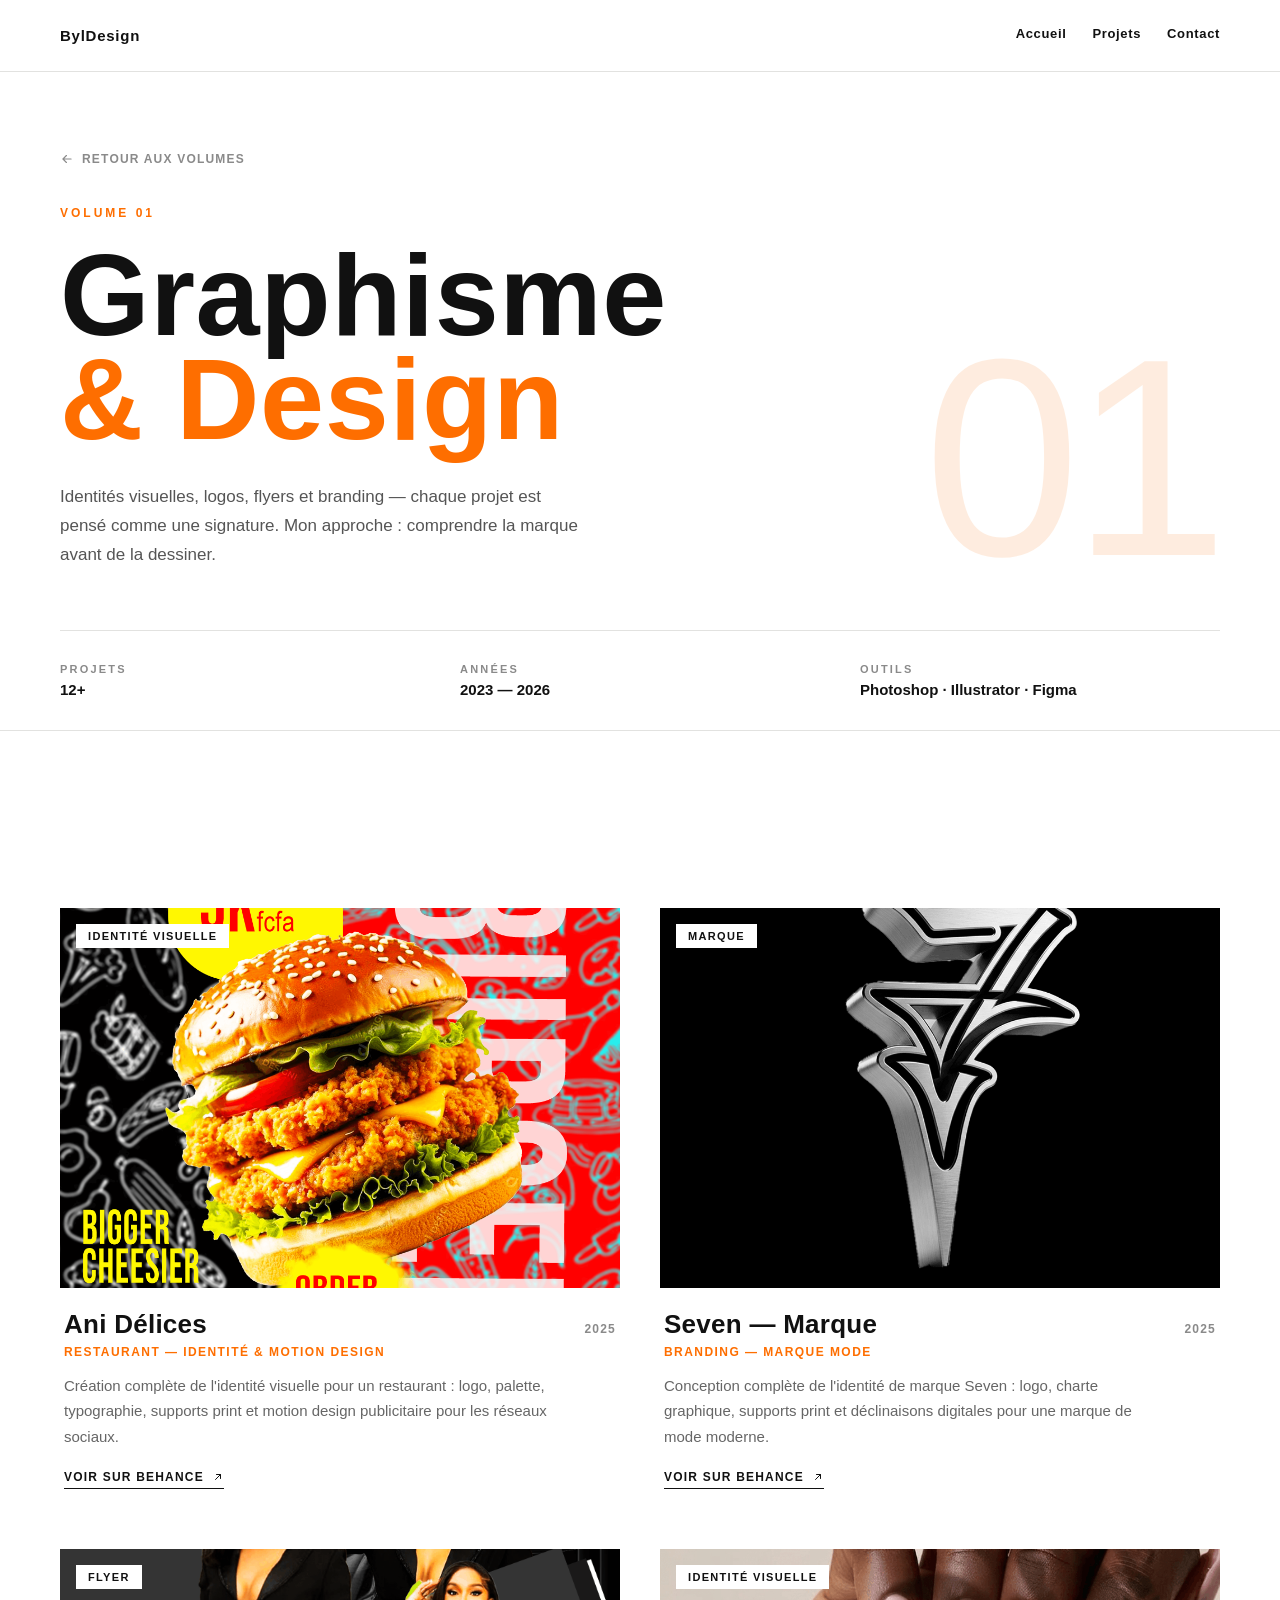
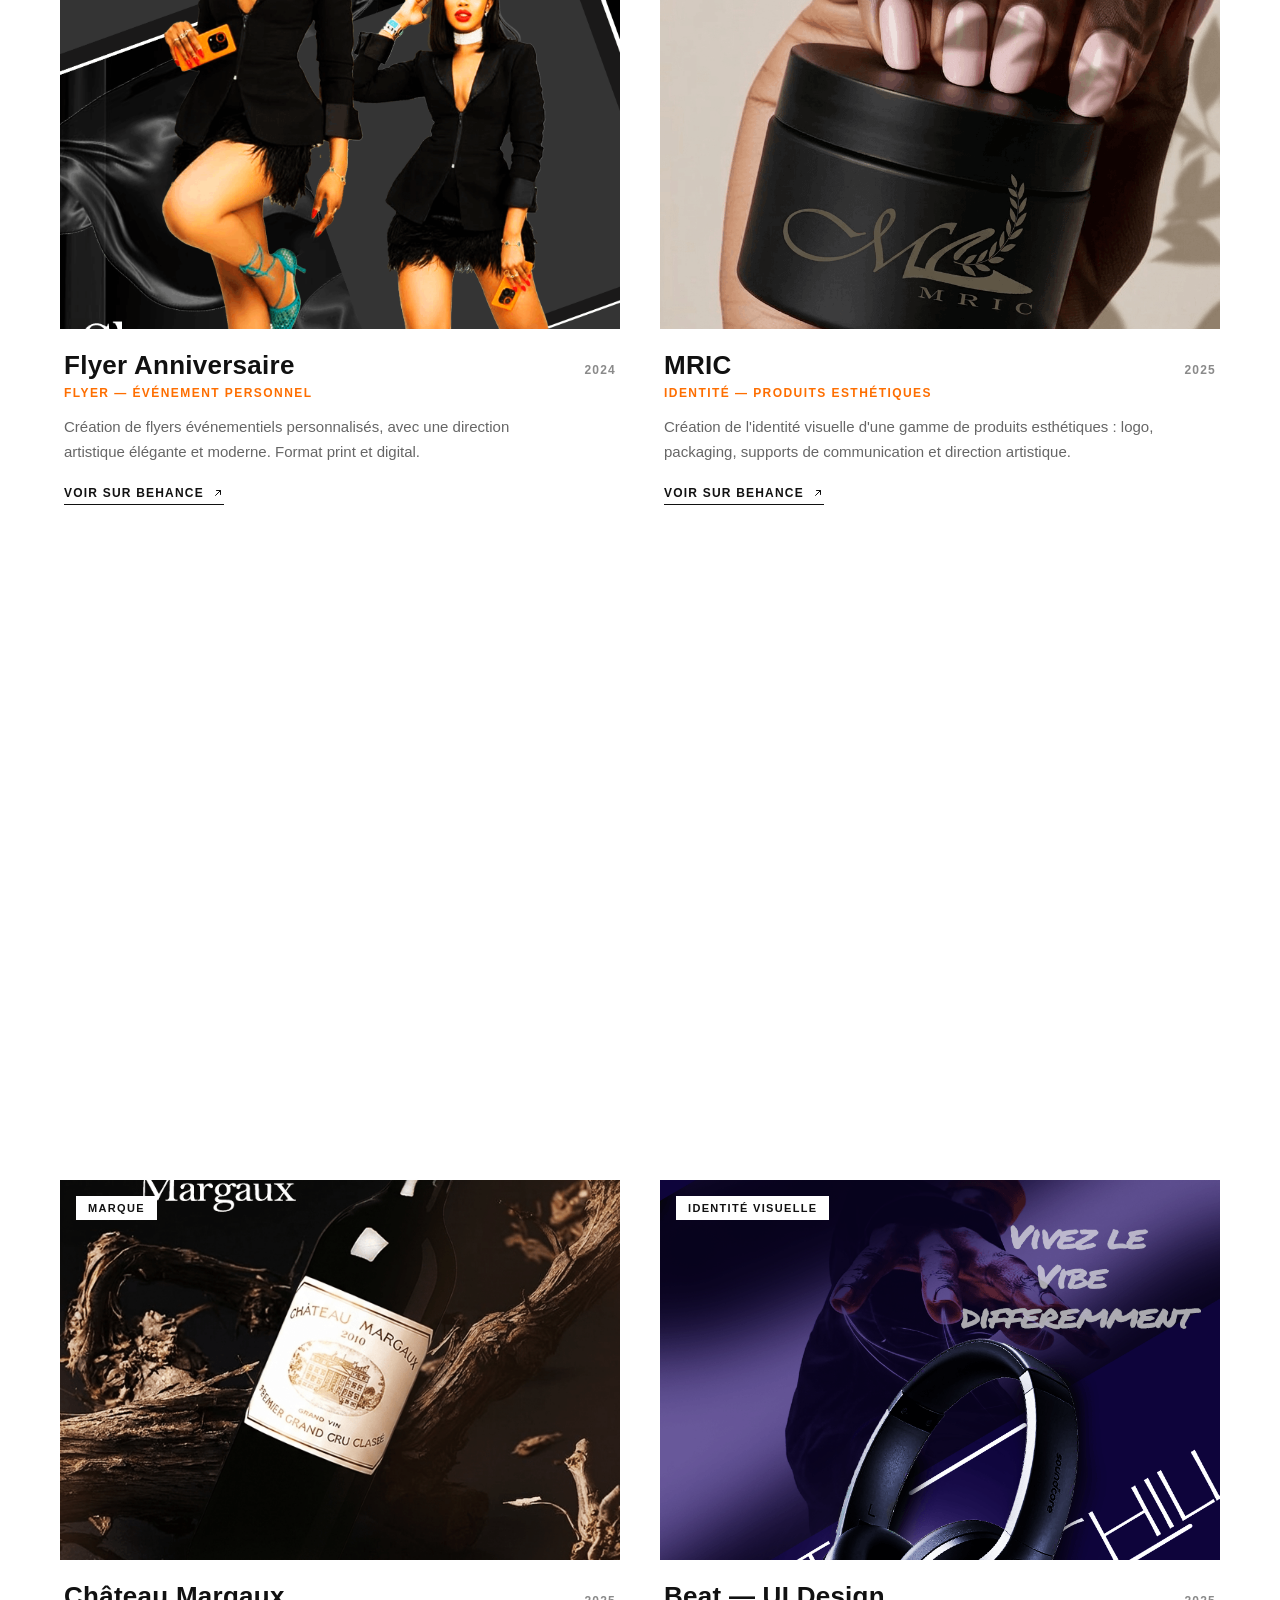
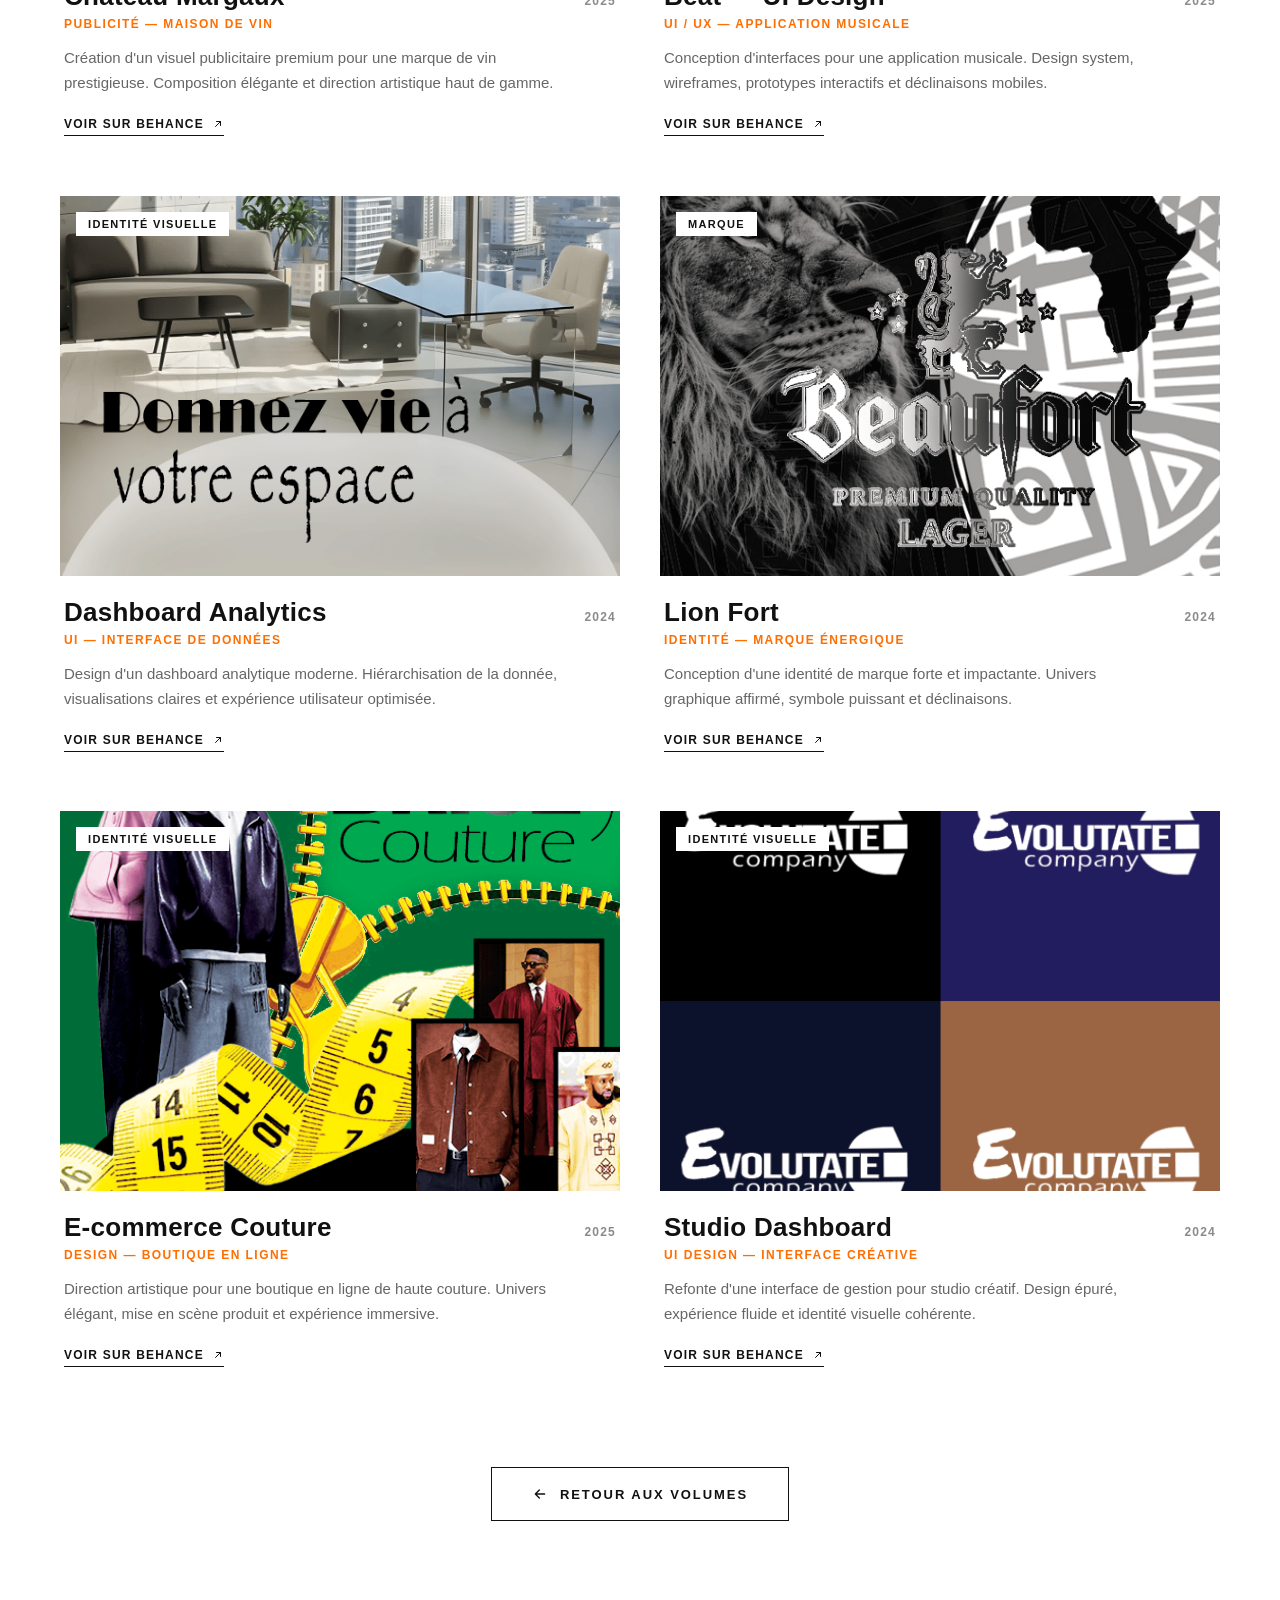
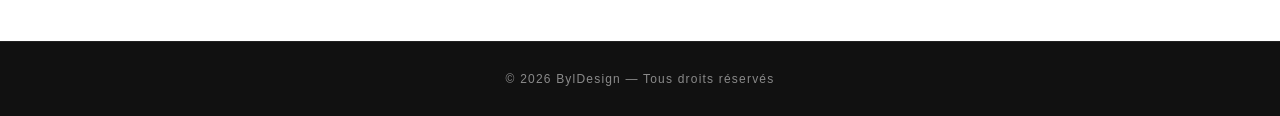
==== commit 8867c028: "mot" ====
--- a/design.html
+++ b/design.html
@@ -20,24 +20,25 @@
 <!-- ============ NAV ============ -->
 <header class="nav nav-static">
   <a href="index.html" data-transition class="nav-logo">BylDesign</a>
-
   <nav class="nav-right">
     <a href="index.html" data-transition>Accueil</a>
-    <a href="projets.html" data-transition class="is-active">Projets</a>
+    <a href="projets.html" class="is-active">Projets</a>
     <a href="index.html#contact" data-transition>Contact</a>
   </nav>
 
+  <!-- 👇 BOUTON HAMBURGER -->
   <button class="nav-hamburger" id="navHamburger" aria-label="Menu" aria-expanded="false">
     <span class="ham-bar"></span>
     <span class="ham-bar"></span>
     <span class="ham-bar"></span>
   </button>
 </header>
-
+<!-- 👇 MENU MOBILE -->
 <div class="mobile-menu" id="mobileMenu">
   <nav class="mobile-menu-nav">
     <a href="index.html" data-transition>Accueil</a>
     <a href="projets.html" data-transition>Projets</a>
+    <a href="index.html#services" data-transition>Services</a>
     <a href="index.html#contact" data-transition>Contact</a>
   </nav>
   <div class="mobile-menu-social">
@@ -438,7 +439,7 @@
   <div class="transition-pen"></div>
   <div class="transition-signature">BylDesign</div>
 </div>
-
+<script src="js/script.js"></script>
 <script src="js/transition.js"></script>
 <script src="js/animations.js"></script>
 <script src="js/secteur.js"></script>
--- a/css/style.css
+++ b/css/style.css
@@ -1289,3 +1289,184 @@
   }
   .contact-form { padding: 30px 24px; }
 }
+
+/* =========================================================
+   MENU HAMBURGER + MENU MOBILE
+   ========================================================= */
+
+/* Le bouton hamburger est caché par défaut (desktop) */
+.nav-hamburger {
+  display: none;
+  flex-direction: column;
+  gap: 5px;
+  width: 40px;
+  height: 40px;
+  padding: 8px;
+  background: none;
+  border: none;
+  cursor: pointer;
+  z-index: 1001;
+  position: relative;
+  justify-content: center;
+  align-items: center;
+}
+
+.nav-hamburger .ham-bar {
+  display: block;
+  width: 22px;
+  height: 2px;
+  background: var(--black);
+  border-radius: 2px;
+  transition: transform .35s cubic-bezier(.22,.9,.3,1),
+              opacity .25s ease,
+              background .25s ease;
+  transform-origin: center;
+}
+
+/* Animation hamburger → X quand ouvert */
+.nav-hamburger.is-open .ham-bar {
+  background: var(--white);
+}
+.nav-hamburger.is-open .ham-bar:nth-child(1) {
+  transform: translateY(7px) rotate(45deg);
+}
+.nav-hamburger.is-open .ham-bar:nth-child(2) {
+  opacity: 0;
+  transform: scaleX(0);
+}
+.nav-hamburger.is-open .ham-bar:nth-child(3) {
+  transform: translateY(-7px) rotate(-45deg);
+}
+
+/* =========================================================
+   MENU MOBILE (overlay plein écran)
+   ========================================================= */
+.mobile-menu {
+  position: fixed;
+  inset: 0;
+  background: #0a0a0a;
+  z-index: 1000;
+  display: flex;
+  flex-direction: column;
+  align-items: center;
+  justify-content: center;
+  gap: 60px;
+  padding: 100px 40px 60px;
+  transform: translateY(-100%);
+  transition: transform .5s cubic-bezier(.22,.9,.3,1);
+  overflow-y: auto;
+}
+
+.mobile-menu.is-open {
+  transform: translateY(0);
+}
+
+/* Liens du menu (grand format) */
+.mobile-menu-nav {
+  display: flex;
+  flex-direction: column;
+  align-items: center;
+  gap: 30px;
+}
+
+.mobile-menu-nav a {
+  font-family: var(--font-display);
+  font-size: clamp(32px, 9vw, 56px);
+  line-height: 1;
+  letter-spacing: 0.01em;
+  color: var(--white);
+  text-decoration: none;
+  opacity: 0;
+  transform: translateY(30px);
+  transition: color .25s ease, opacity .4s ease, transform .4s cubic-bezier(.22,.9,.3,1);
+}
+
+.mobile-menu.is-open .mobile-menu-nav a {
+  opacity: 1;
+  transform: translateY(0);
+}
+
+/* Cascade d'apparition */
+.mobile-menu.is-open .mobile-menu-nav a:nth-child(1) { transition-delay: .1s; }
+.mobile-menu.is-open .mobile-menu-nav a:nth-child(2) { transition-delay: .18s; }
+.mobile-menu.is-open .mobile-menu-nav a:nth-child(3) { transition-delay: .26s; }
+.mobile-menu.is-open .mobile-menu-nav a:nth-child(4) { transition-delay: .34s; }
+
+.mobile-menu-nav a:hover {
+  color: var(--accent);
+}
+
+/* Réseaux sociaux en bas */
+.mobile-menu-social {
+  display: flex;
+  flex-wrap: wrap;
+  justify-content: center;
+  gap: 20px;
+  padding-top: 40px;
+  border-top: 1px solid #1f1f1f;
+  width: 100%;
+  max-width: 400px;
+  opacity: 0;
+  transform: translateY(20px);
+  transition: opacity .4s .5s ease, transform .4s .5s ease;
+}
+
+.mobile-menu.is-open .mobile-menu-social {
+  opacity: 1;
+  transform: translateY(0);
+}
+
+.mobile-menu-social a {
+  font-size: 12px;
+  font-weight: 700;
+  letter-spacing: 0.15em;
+  text-transform: uppercase;
+  color: #888;
+  text-decoration: none;
+  transition: color .25s ease;
+}
+
+.mobile-menu-social a:hover {
+  color: var(--accent);
+}
+
+/* =========================================================
+   RESPONSIVE — Bascule desktop → mobile à 900px
+   ========================================================= */
+@media (max-width: 900px) {
+
+  /* Cache le menu normal sur mobile */
+  .nav .nav-right {
+    display: none;
+  }
+
+  /* Affiche le hamburger */
+  .nav-hamburger {
+    display: flex;
+  }
+
+  /* Ajuste le padding du nav */
+  .nav {
+    padding: 20px 24px;
+  }
+
+  .nav-static {
+    padding: 20px 24px;
+  }
+}
+
+/* Sur desktop : cacher le menu mobile au cas où il serait ouvert */
+@media (min-width: 901px) {
+  .mobile-menu {
+    display: none;
+  }
+  .nav-hamburger {
+    display: none !important;
+  }
+}
+
+/* Bloque le scroll du body quand le menu est ouvert */
+body.menu-open {
+  overflow: hidden;
+}
+
